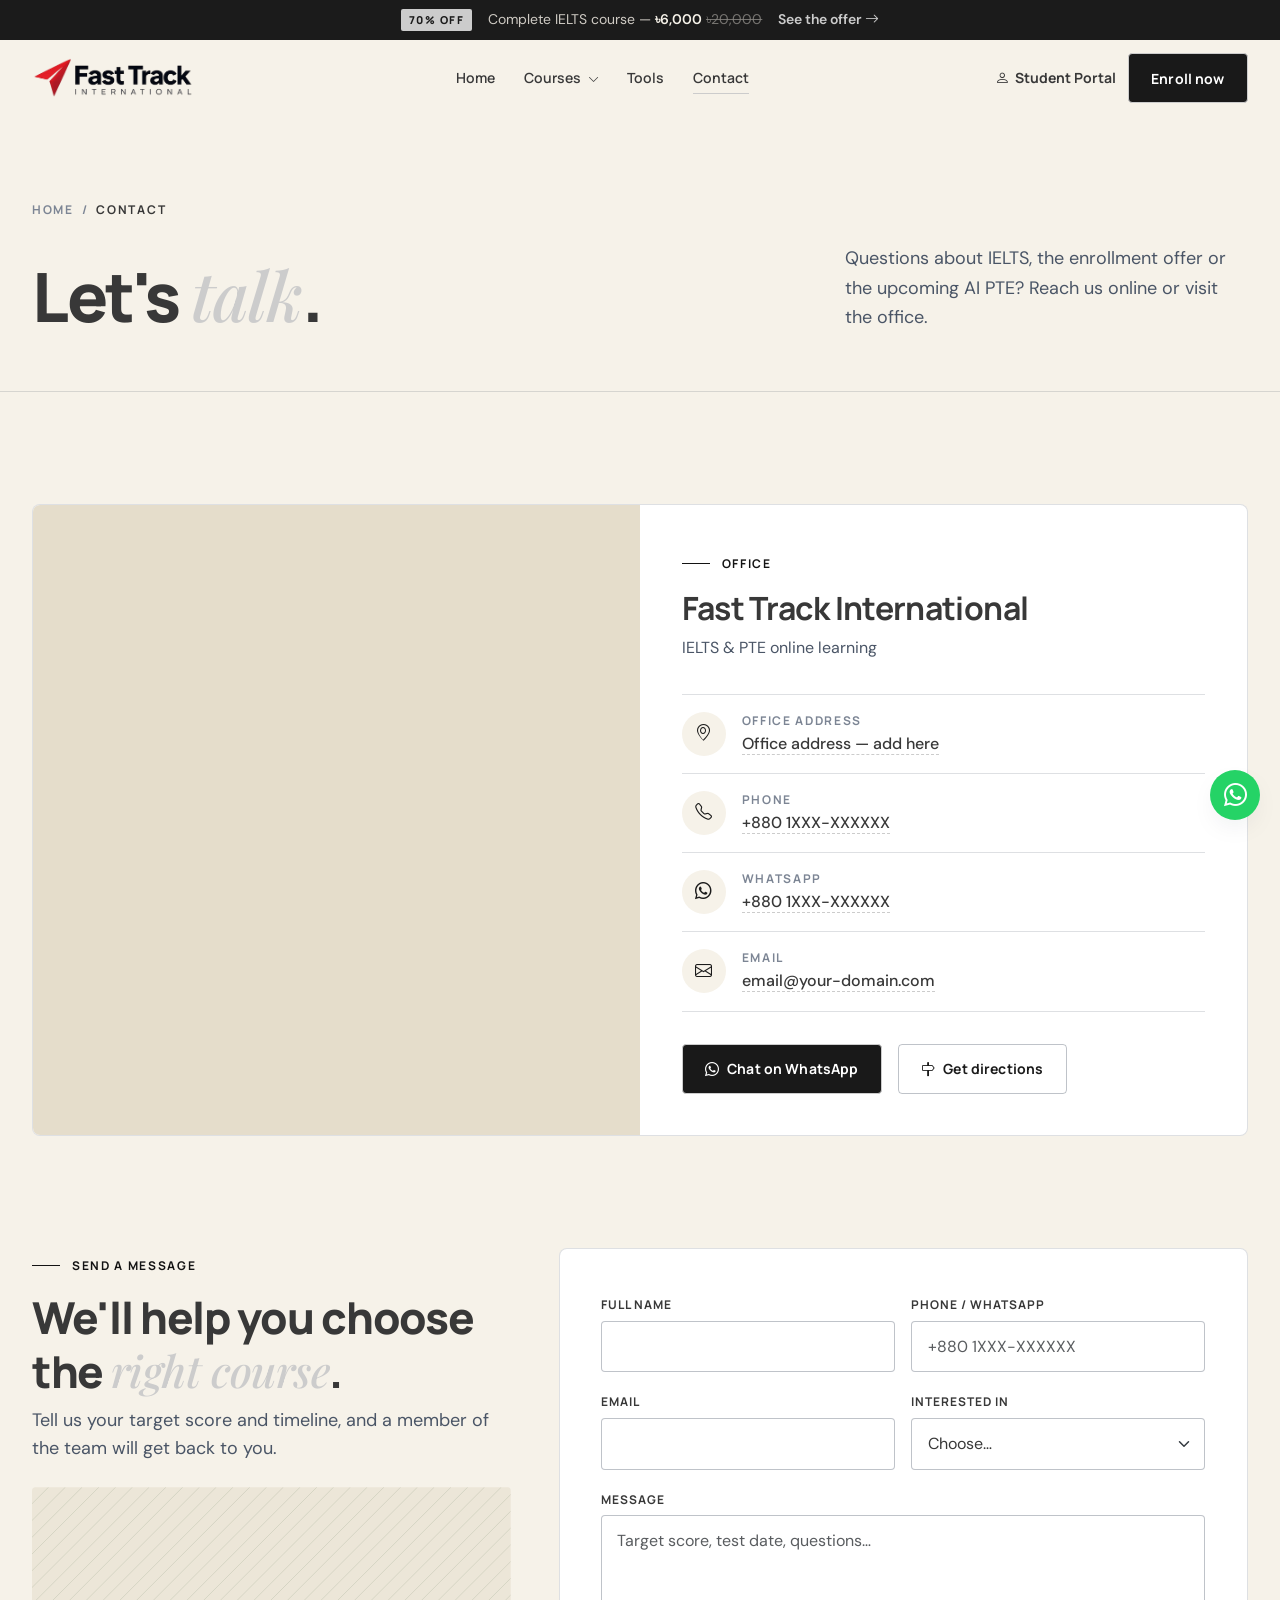
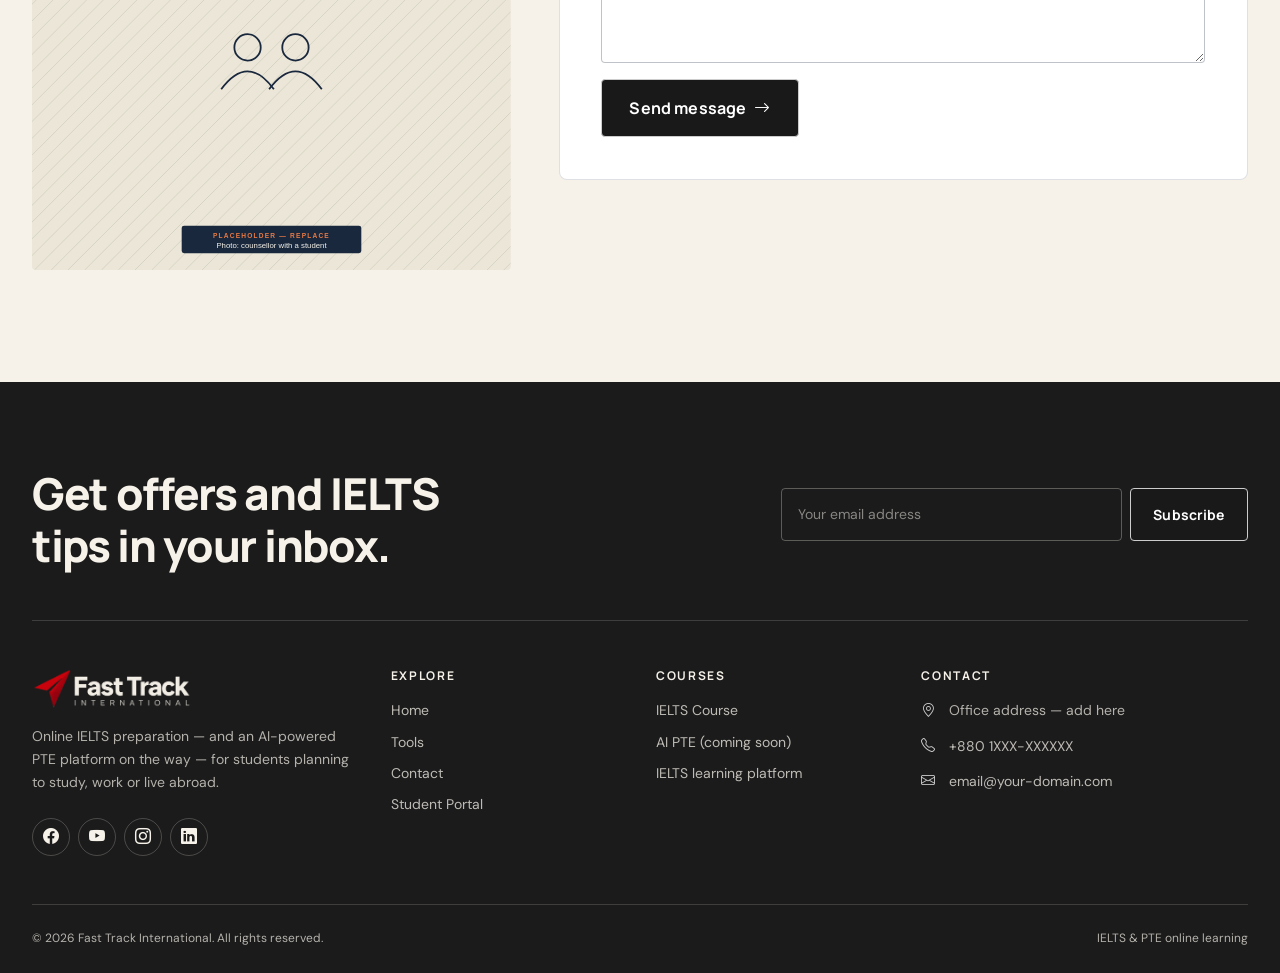
==== contact.html @ a0065bc6 "first commit" ====
<!DOCTYPE html>
<html lang="en" class="no-js">
<head>
  <meta charset="UTF-8">
  <meta name="viewport" content="width=device-width, initial-scale=1">
  <title>Contact · Fast Track International</title>
  <meta name="description" content="Contact Fast Track International — office, phone, WhatsApp, email and map.">
  <meta name="theme-color" content="#19283D">
  <meta property="og:type" content="website">
  <meta property="og:title" content="Contact · Fast Track International">
  <meta property="og:description" content="Contact Fast Track International — office, phone, WhatsApp, email and map.">
  <meta property="og:image" content="images/photos/destination-1600.jpg">
  <link rel="icon" type="image/png" href="images/favicon.png">
  <link rel="apple-touch-icon" href="images/apple-touch-icon.png">

  <!-- Fonts: Manrope (headings/nav) · DM Sans (body/UI) · Playfair Display (editorial accents) -->
  <link rel="preconnect" href="https://fonts.googleapis.com">
  <link rel="preconnect" href="https://fonts.gstatic.com" crossorigin>
  <link href="https://fonts.googleapis.com/css2?family=DM+Sans:opsz,wght@9..40,400;9..40,500;9..40,600;9..40,700&family=Manrope:wght@500;600;700;800&family=Playfair+Display:ital,wght@1,400;1,500;1,600&display=swap" rel="stylesheet">

  <link href="https://cdn.jsdelivr.net/npm/bootstrap@5.3.3/dist/css/bootstrap.min.css" rel="stylesheet">
  <link href="https://cdn.jsdelivr.net/npm/bootstrap-icons@1.11.3/font/bootstrap-icons.min.css" rel="stylesheet">
  <link href="css/style.css" rel="stylesheet">
</head>
<body data-page="contact">
  <a class="skip-link" href="#main">Skip to content</a>

  <!-- Announcement -->
  <div class="announce" role="region" aria-label="Enrollment offer">
    <div class="container">
      <span class="tag">70% OFF</span>
      <span>Complete IELTS course — <strong>৳6,000</strong> <del class="opacity-50">৳20,000</del></span>
      <a href="index.html#offer">See the offer <i class="bi bi-arrow-right" aria-hidden="true"></i></a>
    </div>
  </div>

  <!-- Navigation -->
  <header class="site-nav">
    <nav class="navbar navbar-expand-lg" aria-label="Main">
      <div class="container">
        <a class="navbar-brand brand" href="index.html" aria-label="Fast Track International — home">
          <img src="images/logo.png" alt="Fast Track International" width="162" height="40">
        </a>
        <button class="navbar-toggler" type="button" data-bs-toggle="collapse" data-bs-target="#siteMenu" aria-controls="siteMenu" aria-expanded="false" aria-label="Open menu">
          <span></span><span></span><span></span>
        </button>
        <div class="collapse navbar-collapse" id="siteMenu">
          <ul class="navbar-nav mx-auto">
            <li class="nav-item"><a class="nav-link" data-nav="home" href="index.html">Home</a></li>
            <li class="nav-item dropdown">
              <a class="nav-link dropdown-toggle" data-nav="courses" href="#" role="button" data-bs-toggle="dropdown" aria-expanded="false">Courses <i class="bi bi-chevron-down" aria-hidden="true"></i></a>
              <div class="dropdown-menu nav-dd">
                <a href="ielts.html" data-nav="ielts"><span class="dd-code dd-ielts">IELTS</span><span><strong>IELTS Course <span class="pill-tag orange">70% OFF</span></strong><small>All four skills, live classes, certificate</small></span></a>
                <a href="pte.html" data-nav="pte"><span class="dd-code dd-pte">PTE</span><span><strong>AI PTE <span class="pill-tag sage">SOON</span></strong><small>AI scoring, mock tests and analytics</small></span></a>
              </div>
            </li>
            <li class="nav-item"><a class="nav-link" data-nav="tools" href="tools.html">Tools</a></li>
            <li class="nav-item"><a class="nav-link" data-nav="contact" href="contact.html">Contact</a></li>
          </ul>
          <div class="nav-actions">
            <a class="nav-portal" data-nav="portal" href="portal.html"><i class="bi bi-person" aria-hidden="true"></i> Student Portal</a>
            <a class="btn btn-primary-ft" href="https://fasttrackielts.academy/">Enroll now</a>
          </div>
        </div>
      </div>
    </nav>
  </header>

  <main id="main">
  <section class="page-head">
    <div class="container">
      <nav class="crumbs" aria-label="Breadcrumb"><a href="index.html">Home</a><span aria-hidden="true">/</span><span aria-current="page">Contact</span></nav>
      <div class="page-head-grid">
        <h1 class="display reveal">Let's <span class="serif-orange">talk</span>.</h1>
        <div class="ph-aside reveal" data-delay="120"><p class="m-0">Questions about IELTS, the enrollment offer or the upcoming AI PTE? Reach us online or visit the office.</p></div>
      </div>
    </div>
  </section>

    <section class="section" aria-labelledby="office-title">
      <div class="container">
        <div class="contact-split reveal">
          <div class="map-box">
            <!-- TODO: set the exact office location. Google Maps → Share → Embed a map, then paste the src here. -->
            <iframe src="https://maps.google.com/maps?q=Dhaka%2C%20Bangladesh&amp;z=13&amp;output=embed" title="Map showing the Fast Track International office area" loading="lazy" referrerpolicy="no-referrer-when-downgrade" allowfullscreen></iframe>
          </div>
          <div class="contact-card">
            <p class="kicker"><span class="bar"></span>Office</p>
            <h2 id="office-title">Fast Track International</h2>
            <p class="m-0">IELTS &amp; PTE online learning</p>
            <!-- TODO: replace placeholder contact details (shown with a dashed underline) -->
            <ul class="c-list">
              <li><span class="ci"><i class="bi bi-geo-alt" aria-hidden="true"></i></span><div><small>Office address</small><strong class="placeholder-info">Office address — add here</strong></div></li>
              <li><span class="ci"><i class="bi bi-telephone" aria-hidden="true"></i></span><div><small>Phone</small><a class="placeholder-info" href="#contact-phone-todo">+880 1XXX-XXXXXX</a></div></li>
              <li><span class="ci"><i class="bi bi-whatsapp" aria-hidden="true"></i></span><div><small>WhatsApp</small><a class="placeholder-info" href="https://wa.me/">+880 1XXX-XXXXXX</a></div></li>
              <li><span class="ci"><i class="bi bi-envelope" aria-hidden="true"></i></span><div><small>Email</small><a class="placeholder-info" href="mailto:email@your-domain.com">email@your-domain.com</a></div></li>
            </ul>
            <div class="d-flex flex-wrap gap-3">
              <a href="https://wa.me/" class="btn btn-primary-ft"><i class="bi bi-whatsapp" aria-hidden="true"></i> Chat on WhatsApp</a>
              <a href="https://www.google.com/maps/search/?api=1&amp;query=Dhaka%2C%20Bangladesh" class="btn btn-line"><i class="bi bi-signpost" aria-hidden="true"></i> Get directions</a>
            </div>
          </div>
        </div>
      </div>
    </section>

    <section class="section pt-0" aria-labelledby="msg-title">
      <div class="container">
        <div class="row g-4 g-lg-5">
          <div class="col-lg-5 reveal">
            <p class="kicker"><span class="bar"></span>Send a message</p>
            <h2 id="msg-title" class="h-xl">We'll help you choose the <span class="serif-orange">right course</span>.</h2>
            <p class="lead-text">Tell us your target score and timeline, and a member of the team will get back to you.</p>
            <img class="reveal-img mt-4 d-none d-lg-block w-100" style="border-radius:var(--r-sm)" src="images/placeholders/counsellor.svg" alt="Placeholder: photo of a counsellor with a student" width="800" height="640" loading="lazy">
          </div>
          <div class="col-lg-7 reveal" data-delay="100">
            <form class="form-panel ft-form js-validate" data-success="Thank you — your message has been sent.">
              <div class="row g-3">
                <div class="col-md-6"><label class="form-label" for="cName">Full name</label><input id="cName" type="text" class="form-control" autocomplete="name" required><div class="invalid-feedback">Please enter your name.</div></div>
                <div class="col-md-6"><label class="form-label" for="cPhone">Phone / WhatsApp</label><input id="cPhone" type="tel" class="form-control" autocomplete="tel" placeholder="+880 1XXX-XXXXXX" required><div class="invalid-feedback">Enter a valid phone number.</div></div>
                <div class="col-md-6"><label class="form-label" for="cEmail">Email</label><input id="cEmail" type="email" class="form-control" autocomplete="email" required><div class="invalid-feedback">Enter a valid email address.</div></div>
                <div class="col-md-6"><label class="form-label" for="cCourse">Interested in</label><select id="cCourse" class="form-select" required><option value="">Choose…</option><option>IELTS course (70% off)</option><option>AI PTE (early access)</option><option>Not sure yet</option></select><div class="invalid-feedback">Please choose an option.</div></div>
                <div class="col-12"><label class="form-label" for="cMsg">Message</label><textarea id="cMsg" class="form-control" rows="5" placeholder="Target score, test date, questions…" required></textarea><div class="invalid-feedback">Please write a short message.</div></div>
                <div class="col-12 d-flex flex-wrap align-items-center gap-3"><button type="submit" class="btn btn-primary-ft btn-lg">Send message <i class="bi bi-arrow-right" aria-hidden="true"></i></button><p class="form-msg m-0" role="status"></p></div>
              </div>
            </form>
          </div>
        </div>
      </div>
    </section>
  </main>

  <!-- Footer -->
  <footer class="site-footer">
    <div class="container">
      <div class="footer-top">
        <h2>Get offers and IELTS tips in your inbox.</h2>
        <form class="js-validate" data-success="Subscribed — thank you.">
          <div class="f-sub">
            <label for="fSub" class="visually-hidden">Email address</label>
            <input id="fSub" type="email" placeholder="Your email address" autocomplete="email" required>
            <button type="submit" class="btn btn-primary-ft">Subscribe</button>
          </div>
          <p class="form-msg" role="status"></p>
        </form>
      </div>

      <div class="footer-cols">
        <div>
          <img src="images/logo-light.png" alt="Fast Track International" width="160" height="40" loading="lazy">
          <p>Online IELTS preparation — and an AI-powered PTE platform on the way — for students planning to study, work or live abroad.</p>
          <div class="socials">
            <!-- TODO: add real social profile URLs -->
            <a href="#" aria-label="Facebook"><i class="bi bi-facebook" aria-hidden="true"></i></a>
            <a href="#" aria-label="YouTube"><i class="bi bi-youtube" aria-hidden="true"></i></a>
            <a href="#" aria-label="Instagram"><i class="bi bi-instagram" aria-hidden="true"></i></a>
            <a href="#" aria-label="LinkedIn"><i class="bi bi-linkedin" aria-hidden="true"></i></a>
          </div>
        </div>
        <nav aria-label="Footer — explore">
          <h3>Explore</h3>
          <ul class="f-links">
            <li><a href="index.html">Home</a></li>
            <li><a href="tools.html">Tools</a></li>
            <li><a href="contact.html">Contact</a></li>
            <li><a href="portal.html">Student Portal</a></li>
          </ul>
        </nav>
        <nav aria-label="Footer — courses">
          <h3>Courses</h3>
          <ul class="f-links">
            <li><a href="ielts.html">IELTS Course</a></li>
            <li><a href="pte.html">AI PTE (coming soon)</a></li>
            <li><a href="https://fasttrackielts.academy/">IELTS learning platform</a></li>
          </ul>
        </nav>
        <div>
          <h3>Contact</h3>
          <!-- TODO: replace placeholder contact details -->
          <ul class="f-contact">
            <li><i class="bi bi-geo-alt" aria-hidden="true"></i><span>Office address — add here</span></li>
            <li><i class="bi bi-telephone" aria-hidden="true"></i><a href="#contact-phone-todo">+880 1XXX-XXXXXX</a></li>
            <li><i class="bi bi-envelope" aria-hidden="true"></i><a href="mailto:email@your-domain.com">email@your-domain.com</a></li>
          </ul>
        </div>
      </div>

      <div class="footer-bottom">
        <span>&copy; <span class="js-year">2026</span> Fast Track International. All rights reserved.</span>
        <span>IELTS &amp; PTE online learning</span>
      </div>
    </div>
  </footer>

  <!-- WhatsApp — TODO: put your number in the link, e.g. https://wa.me/8801XXXXXXXXX -->
  <a href="https://wa.me/" class="wa-float" aria-label="Chat with us on WhatsApp">
    <i class="bi bi-whatsapp" aria-hidden="true"></i><span class="wa-tip">Chat with us</span>
  </a>
  <button type="button" id="toTop" class="to-top" aria-label="Back to top"><i class="bi bi-arrow-up" aria-hidden="true"></i></button>

  <script src="https://cdn.jsdelivr.net/npm/jquery@3.7.1/dist/jquery.min.js"></script>
  <script src="https://cdn.jsdelivr.net/npm/bootstrap@5.3.3/dist/js/bootstrap.bundle.min.js"></script>
  <script src="js/main.js"></script>
</body>
</html>
---- css/style.css ----
/* =====================================================================
   Fast Track International — Visual identity v3 (editorial)
   Warm Ivory · Deep Navy · Terracotta · Soft Sage · White
   Type: Manrope (headings/nav) · DM Sans (body/UI) · Playfair Display (editorial accents)
   ===================================================================== */

/* ---------------------------------------------------------------------
   1. Tokens
   --------------------------------------------------------------------- */
:root {
  /* Colour */
  --ivory: #f6f2e9;
  --ivory-2: #efe9dc;
  --ivory-3: #e5ddcb;
  --navy: #1b1b1b;
  --navy-2: #22344e;
  --navy-3: #2e4363;
  --orange: #ccc;
  --orange-d: #131313;
  --orange-l: #fbe3d5;
  --sage: #a8b39a;
  --sage-d: #6f7a63;
  --sage-l: #e4e7dc;
  --white: #ffffff;
  --ink: #383838;
  --text: #4a5566;
  --muted: #7c8594;
  --rule: rgba(25, 40, 61, 0.14);
  --rule-strong: rgba(25, 40, 61, 0.28);
  --rule-light: rgba(246, 242, 233, 0.16);

  /* Type families */
  --f-head: "Manrope", system-ui, -apple-system, "Segoe UI", sans-serif;
  --f-body: "DM Sans", system-ui, -apple-system, "Segoe UI", sans-serif;
  --f-serif: "Playfair Display", Georgia, "Times New Roman", serif;

  /* Type scale (fluid, ~1.25 ratio) */
  --fs-12: 0.75rem;
  --fs-14: 0.875rem;
  --fs-16: 1rem;
  --fs-18: 1.125rem;
  --fs-20: clamp(1.1rem, 1.05rem + 0.25vw, 1.25rem);
  --fs-24: clamp(1.3rem, 1.15rem + 0.6vw, 1.5rem);
  --fs-32: clamp(1.6rem, 1.3rem + 1.2vw, 2rem);
  --fs-44: clamp(2rem, 1.4rem + 2.4vw, 2.75rem);
  --fs-64: clamp(2.6rem, 1.6rem + 4vw, 4.25rem);
  --fs-96: clamp(3.6rem, 2rem + 7vw, 7rem);
  --lh-tight: 1.08;
  --lh-head: 1.18;
  --lh-body: 1.65;
  --track-caps: 0.14em;

  /* Spacing (8pt) */
  --s-1: 0.25rem;
  --s-2: 0.5rem;
  --s-3: 0.75rem;
  --s-4: 1rem;
  --s-5: 1.5rem;
  --s-6: 2rem;
  --s-7: 3rem;
  --s-8: 4rem;
  --s-9: 6rem;
  --section: clamp(4.5rem, 3rem + 5vw, 8.5rem);
  --nav-h: 76px;
  --container: 1240px;

  /* Shape — restrained */
  --r-xs: 2px;
  --r-sm: 4px;
  --r-md: 8px;
  --r-pill: 999px;

  /* Elevation — soft, warm */
  --sh-1: 0 1px 2px rgba(25, 40, 61, 0.06);
  --sh-2: 0 10px 30px -12px rgba(25, 40, 61, 0.18);
  --sh-3: 0 30px 60px -24px rgba(25, 40, 61, 0.28);

  /* Motion */
  --ease: cubic-bezier(0.2, 0.7, 0.2, 1);
  --t-1: 0.18s;
  --t-2: 0.35s;
  --t-3: 0.7s;
}

/* ---------------------------------------------------------------------
   2. Base
   --------------------------------------------------------------------- */
*,
*::before,
*::after {
  box-sizing: border-box;
}
html {
  scroll-padding-top: calc(var(--nav-h) + 12px);
  -webkit-text-size-adjust: 100%;
}
body {
  margin: 0;
  font-family: var(--f-body);
  font-size: var(--fs-16);
  line-height: var(--lh-body);
  color: var(--text);
  background: var(--ivory);
  overflow-x: clip;
  -webkit-font-smoothing: antialiased;
  text-rendering: optimizeLegibility;
}
.container {
  max-width: var(--container);
}
h1,
h2,
h3,
h4,
h5,
h6 {
  font-family: var(--f-head);
  color: var(--ink);
  font-weight: 700;
  line-height: var(--lh-head);
  letter-spacing: -0.02em;
  margin-top: 0;
}
p {
  margin-top: 0;
}
a {
  color: var(--navy);
  text-underline-offset: 3px;
  transition: color var(--t-1);
}
a:hover {
  color: var(--orange-d);
}
img,
svg {
  max-width: 100%;
  height: auto;
  display: block;
}
::selection {
  background: var(--orange);
  color: var(--white);
}
:focus-visible {
  outline: 2px solid var(--orange);
  outline-offset: 3px;
}

.serif {
  font-family: var(--f-serif);
  font-style: italic;
  font-weight: 500;
  letter-spacing: -0.01em;
}
.serif-orange {
  font-family: var(--f-serif);
  font-style: italic;
  font-weight: 500;
  color: var(--orange);
  letter-spacing: -0.01em;
}
.text-orange {
  color: var(--orange) !important;
}
.text-sage {
  color: var(--sage-d) !important;
}
.bg-ivory-2 {
  background: var(--ivory-2);
}
.bg-white {
  background: var(--white) !important;
}
.bg-navy {
  background: var(--navy);
  color: rgba(246, 242, 233, 0.78);
}
.bg-navy h1,
.bg-navy h2,
.bg-navy h3,
.bg-navy h4 {
  color: var(--ivory);
}

.skip-link {
  position: absolute;
  left: var(--s-4);
  top: -60px;
  z-index: 2000;
  padding: var(--s-2) var(--s-4);
  background: var(--navy);
  color: var(--ivory);
  border-radius: var(--r-sm);
}
.skip-link:focus {
  top: var(--s-3);
  color: var(--ivory);
}

/* ---------------------------------------------------------------------
   3. Shared typographic pieces
   --------------------------------------------------------------------- */
.kicker {
  display: inline-flex;
  align-items: center;
  gap: var(--s-3);
  margin-bottom: var(--s-4);
  font-family: var(--f-head);
  font-size: var(--fs-12);
  font-weight: 700;
  letter-spacing: var(--track-caps);
  text-transform: uppercase;
  color: var(--orange-d);
}
.kicker .num {
  color: var(--ink);
  font-variant-numeric: tabular-nums;
}
.kicker .bar {
  width: 28px;
  height: 1px;
  background: currentColor;
}
.bg-navy .kicker,
.kicker.on-dark {
  color: var(--orange);
}
.bg-navy .kicker .num,
.kicker.on-dark .num {
  color: var(--ivory);
}

.display {
  font-size: var(--fs-64);
  line-height: var(--lh-tight);
  letter-spacing: -0.035em;
  font-weight: 800;
}
.h-xl {
  font-size: var(--fs-44);
  line-height: var(--lh-head);
  letter-spacing: -0.03em;
  font-weight: 800;
}
.h-lg {
  font-size: var(--fs-32);
  font-weight: 800;
  letter-spacing: -0.025em;
}
.lead-text {
  font-size: var(--fs-18);
  line-height: 1.6;
  color: var(--text);
}
.small-caps {
  font-family: var(--f-head);
  font-size: var(--fs-12);
  font-weight: 700;
  letter-spacing: var(--track-caps);
  text-transform: uppercase;
}

.section {
  padding: var(--section) 0;
  position: relative;
}
.section-tight {
  padding: calc(var(--section) * 0.6) 0;
}
.section-head {
  display: grid;
  gap: var(--s-5);
  margin-bottom: var(--s-8);
}
@media (min-width: 992px) {
  .section-head.split {
    grid-template-columns: 1.1fr 0.9fr;
    align-items: end;
    gap: var(--s-8);
  }
  .section-head.split p {
    margin: 0;
  }
}
.rule-top {
  border-top: 1px solid var(--rule);
}

.t-shape {
  top: 0;
  left: 0;
  right: 0;
  z-index: 999;
  position: absolute;
}

/* ---------------------------------------------------------------------
   4. Buttons & links
   --------------------------------------------------------------------- */
.btn {
  --bs-btn-font-family: var(--f-head);
  display: inline-flex;
  align-items: center;
  justify-content: center;
  gap: var(--s-2);
  padding: 0.85rem 1.4rem;
  border-radius: var(--r-sm);
  font-family: var(--f-head);
  font-size: var(--fs-14);
  font-weight: 700;
  letter-spacing: 0.01em;
  white-space: nowrap;
  border: 1px solid transparent;
  transition:
    background-color var(--t-2) var(--ease),
    color var(--t-2) var(--ease),
    border-color var(--t-2) var(--ease),
    transform var(--t-2) var(--ease);
}
.btn i {
  transition: transform var(--t-2) var(--ease);
}
.btn:hover i.bi-arrow-right,
.btn:hover i.bi-arrow-up-right {
  transform: translateX(3px);
}
.btn:active {
  transform: translateY(1px);
}
.btn-lg {
  padding: 1rem 1.7rem;
  font-size: var(--fs-16);
}
.btn-primary-ft {
  background: #191919;
  color: var(--white);
  border-color: var(--orange);
}
.btn-primary-ft:hover,
.btn-primary-ft:focus-visible {
  background: var(--orange-d);
  border-color: var(--orange-d);
  color: var(--white);
}
.btn-navy {
  background: var(--navy);
  color: var(--ivory);
  border-color: var(--navy);
}
.btn-navy:hover {
  background: var(--navy-3);
  border-color: var(--navy-3);
  color: var(--ivory);
}
.btn-line {
  background: transparent;
  color: var(--navy);
  border-color: var(--rule-strong);
}
.btn-line:hover {
  border-color: var(--navy);
  color: var(--navy);
  background: var(--white);
}
.btn-line-light {
  background: transparent;
  color: var(--ivory);
  border-color: rgba(246, 242, 233, 0.4);
}
.btn-line-light:hover {
  background: var(--ivory);
  color: var(--navy);
  border-color: var(--ivory);
}
.btn[disabled] {
  opacity: 0.6;
  pointer-events: none;
}

.link-arrow {
  display: inline-flex;
  align-items: center;
  gap: var(--s-2);
  font-family: var(--f-head);
  font-size: var(--fs-14);
  font-weight: 700;
  color: var(--navy);
  text-decoration: none;
}
.link-arrow i {
  transition: transform var(--t-2) var(--ease);
}
.link-arrow:hover {
  color: var(--orange-d);
}
.link-arrow:hover i {
  transform: translateX(4px);
}

/* Read more — line grows to fill the row */
.read-more {
  display: flex;
  align-items: center;
  gap: var(--s-3);
  width: 100%;
  font-family: var(--f-head);
  font-size: var(--fs-14);
  font-weight: 700;
  color: var(--navy);
  text-decoration: none;
}
.read-more .rm-text {
  flex-shrink: 0;
  border-bottom: 1px solid currentColor;
  padding-bottom: 1px;
}
.read-more .rm-line {
  position: relative;
  flex: 0 1 24px;
  height: 1px;
  background: currentColor;
  transition: flex-basis 0.6s var(--ease);
}
.read-more .rm-line::after {
  content: "";
  position: absolute;
  right: 0;
  top: 50%;
  width: 8px;
  height: 8px;
  border-top: 1px solid currentColor;
  border-right: 1px solid currentColor;
  transform: translateY(-50%) rotate(45deg);
}
.read-more:hover,
.read-more:focus-visible,
.read-more.is-open,
.news-item:hover .read-more {
  color: var(--orange-d);
}
.read-more:hover .rm-line,
.read-more:focus-visible .rm-line,
.read-more.is-open .rm-line,
.news-item:hover .rm-line {
  flex-basis: 10%;
}

/* ---------------------------------------------------------------------
   5. Announcement + navigation
   --------------------------------------------------------------------- */
.announce {
  background: var(--navy);
  color: rgba(246, 242, 233, 0.82);
  font-size: var(--fs-14);
}
.announce .container {
  display: flex;
  align-items: center;
  justify-content: center;
  gap: var(--s-4);
  min-height: 40px;
  padding-block: var(--s-2);
  text-align: center;
  flex-wrap: wrap;
}
.announce strong {
  color: var(--ivory);
  font-weight: 600;
}
.announce a {
  color: var(--orange);
  font-weight: 600;
  text-decoration: none;
}
.announce a:hover {
  color: var(--ivory);
}
.announce .tag {
  font-family: var(--f-head);
  font-size: 0.68rem;
  font-weight: 800;
  letter-spacing: var(--track-caps);
  color: var(--navy);
  background: var(--orange);
  padding: 2px 8px;
  border-radius: var(--r-xs);
}

.site-nav {
  position: sticky;
  top: 0;
  z-index: 1030;
  background: rgba(246, 242, 233, 0.94);
  backdrop-filter: blur(8px);
  -webkit-backdrop-filter: blur(8px);
  border-bottom: 1px solid transparent;
  transition:
    border-color var(--t-2),
    background-color var(--t-2);
}
.site-nav.scrolled {
  border-color: var(--rule);
  background: rgba(246, 242, 233, 0.98);
}
.site-nav .navbar {
  min-height: var(--nav-h);
  padding: 0;
}
.brand img {
  width: 162px;
  height: auto;
}
@media (max-width: 575.98px) {
  .brand img {
    width: 140px;
  }
}
.site-nav .nav-link {
  position: relative;
  font-family: var(--f-head);
  font-size: var(--fs-14);
  font-weight: 600;
  color: var(--ink);
  padding: 0.5rem 0.9rem !important;
}
.site-nav .nav-link::after {
  content: "";
  position: absolute;
  left: 0.9rem;
  right: 0.9rem;
  bottom: 0.2rem;
  height: 1px;
  background: var(--orange);
  transform: scaleX(0);
  transform-origin: left;
  transition: transform var(--t-2) var(--ease);
}
.site-nav .nav-link:hover::after,
.site-nav .nav-link.active::after {
  transform: scaleX(1);
}
.site-nav .nav-link:hover,
.site-nav .nav-link.active,
.site-nav .nav-link.show {
  color: var(--ink);
}
.site-nav .dropdown-toggle::after {
  display: none;
}
.site-nav .dropdown-toggle .bi {
  font-size: 0.7rem;
  margin-left: 4px;
  display: inline-block;
  transition: transform var(--t-2) var(--ease);
}
.site-nav .dropdown-toggle.show .bi {
  transform: rotate(180deg);
}
.nav-dd {
  min-width: 340px;
  padding: var(--s-2);
  border: 1px solid var(--rule);
  border-radius: var(--r-md);
  background: var(--white);
  box-shadow: var(--sh-2);
  margin-top: var(--s-2) !important;
}
.nav-dd a {
  display: grid;
  grid-template-columns: 44px 1fr;
  gap: var(--s-3);
  align-items: start;
  padding: var(--s-3);
  border-radius: var(--r-sm);
  text-decoration: none;
  color: var(--ink);
  transition: background var(--t-1);
}
.nav-dd a:hover,
.nav-dd a:focus-visible {
  background: var(--ivory);
}
.nav-dd .dd-code {
  display: grid;
  place-items: center;
  height: 44px;
  border-radius: var(--r-sm);
  font-family: var(--f-head);
  font-weight: 800;
  font-size: 0.72rem;
  letter-spacing: 0.06em;
}
.dd-ielts {
  background: var(--navy);
  color: var(--ivory);
}
.dd-pte {
  background: var(--sage-l);
  color: var(--navy);
}
.nav-dd strong {
  display: block;
  font-family: var(--f-head);
  font-size: var(--fs-14);
}
.nav-dd small {
  display: block;
  color: var(--muted);
  font-size: var(--fs-12);
  line-height: 1.45;
}
.pill-tag {
  display: inline-block;
  margin-left: 6px;
  padding: 1px 6px;
  border-radius: var(--r-xs);
  font-family: var(--f-head);
  font-size: 0.62rem;
  font-weight: 800;
  letter-spacing: 0.08em;
  vertical-align: 1px;
}
.pill-tag.orange {
  background: var(--orange-l);
  color: var(--orange-d);
}
.pill-tag.sage {
  background: var(--sage-l);
  color: var(--sage-d);
}

.nav-actions {
  display: flex;
  align-items: center;
  gap: var(--s-3);
}
.nav-portal {
  font-family: var(--f-head);
  font-weight: 700;
  font-size: var(--fs-14);
  color: var(--ink);
  text-decoration: none;
  display: inline-flex;
  align-items: center;
  gap: 6px;
}
.nav-portal.active {
  color: var(--orange-d);
}

.navbar-toggler {
  border: 0;
  padding: var(--s-2);
  box-shadow: none !important;
  display: grid;
  gap: 5px;
}
.navbar-toggler span {
  display: block;
  width: 24px;
  height: 1.5px;
  background: var(--navy);
  transition:
    transform var(--t-2) var(--ease),
    opacity var(--t-1);
}
.navbar-toggler[aria-expanded="true"] span:nth-child(1) {
  transform: translateY(6.5px) rotate(45deg);
}
.navbar-toggler[aria-expanded="true"] span:nth-child(2) {
  opacity: 0;
}
.navbar-toggler[aria-expanded="true"] span:nth-child(3) {
  transform: translateY(-6.5px) rotate(-45deg);
}
@media (max-width: 991.98px) {
  .site-nav .navbar-collapse {
    border-top: 1px solid var(--rule);
    margin-top: var(--s-2);
    padding: var(--s-4) 0 var(--s-5);
  }
  .site-nav .nav-link {
    padding: 0.7rem 0 !important;
    font-size: var(--fs-16);
  }
  .site-nav .nav-link::after {
    left: 0;
    right: auto;
    width: 24px;
  }
  .nav-dd {
    box-shadow: none;
    border: 0;
    padding: 0 0 var(--s-2);
    min-width: 0;
    background: transparent;
  }
  .nav-actions {
    margin-top: var(--s-4);
    justify-content: space-between;
  }
}

/* ---------------------------------------------------------------------
   6. Home — hero (editorial, asymmetric)
   --------------------------------------------------------------------- */
.hero {
  position: relative;
  padding: clamp(2.5rem, 1.5rem + 4vw, 5.5rem) 0 0;
  overflow: hidden;
}
.hero-grid {
  display: grid;
  gap: var(--s-7);
  align-items: center;
}
@media (min-width: 992px) {
  .hero-grid {
    grid-template-columns: 1.08fr 0.92fr;
    gap: var(--s-8);
  }
}
.hero .display {
  margin-bottom: var(--s-5);
}
.hero .display .serif-orange {
  font-weight: 500;
  letter-spacing: -0.02em;
}
.hero-copy .lead-text {
  max-width: 33rem;
  margin-bottom: var(--s-6);
}
.hero-actions {
  display: flex;
  flex-wrap: wrap;
  align-items: center;
  gap: var(--s-4);
}
.play-link {
  display: inline-flex;
  align-items: center;
  gap: var(--s-3);
  background: none;
  border: 0;
  padding: 0;
  font-family: var(--f-head);
  font-weight: 700;
  font-size: var(--fs-14);
  color: var(--ink);
  cursor: pointer;
}
.play-link .pl-circle {
  width: 52px;
  height: 52px;
  border-radius: 50%;
  display: grid;
  place-items: center;
  border: 1px solid var(--rule-strong);
  color: var(--orange);
  font-size: 1.35rem;
  transition:
    background var(--t-2) var(--ease),
    color var(--t-2) var(--ease),
    border-color var(--t-2);
}
.play-link .pl-circle i {
  margin-left: 3px;
}
.play-link small {
  display: block;
  font-family: var(--f-body);
  font-weight: 400;
  color: var(--muted);
  font-size: var(--fs-12);
}
.play-link:hover .pl-circle,
.play-link:focus-visible .pl-circle {
  background: var(--orange);
  color: var(--white);
  border-color: var(--orange);
}

.hero-figure {
  position: relative;
  margin: 0;
  padding: 0 0 var(--s-6) var(--s-6);
}
.hero-figure::before {
  content: "";
  position: absolute;
  left: 0;
  bottom: 0;
  width: 62%;
  height: 72%;
  background: var(--sage);
  border-radius: var(--r-sm);
}
.hero-figure .hf-img {
  position: relative;
  overflow: hidden;
  border-radius: var(--r-sm);
  aspect-ratio: 4 / 4.3;
  background: var(--ivory-3);
}
.hero-figure img {
  width: 100%;
  height: 100%;
  object-fit: cover;
  object-position: 70% 50%;
}
.hero-figure figcaption {
  position: absolute;
  left: 0;
  bottom: -2px;
  transform: translateY(100%);
  padding-top: var(--s-3);
  font-size: var(--fs-12);
  color: var(--muted);
}
.hero-figure .shape-line {
  position: absolute;
  top: 0;
  right: 0;
  outline: 8px solid var(--ivory);
}
.hero-video {
  position: absolute;
  right: clamp(-12px, -1vw, 0px);
  bottom: calc(var(--s-6) + 28px);
  display: flex;
  align-items: center;
  gap: var(--s-3);
  padding: var(--s-3) var(--s-4) var(--s-3) var(--s-3);
  background: var(--navy);
  color: var(--ivory);
  border: 0;
  border-radius: var(--r-sm);
  font-family: var(--f-head);
  font-weight: 700;
  font-size: var(--fs-14);
  text-align: left;
  box-shadow: var(--sh-3);
  cursor: pointer;
  transition:
    background var(--t-2) var(--ease),
    transform var(--t-2) var(--ease);
}
.hero-video .hv-play {
  width: 46px;
  height: 46px;
  border-radius: 50%;
  display: grid;
  place-items: center;
  background: var(--orange);
  color: var(--white);
  font-size: 1.3rem;
}
.hero-video .hv-play i {
  margin-left: 3px;
}
.hero-video small {
  display: block;
  font-family: var(--f-body);
  font-weight: 400;
  color: rgba(246, 242, 233, 0.65);
  font-size: var(--fs-12);
}
.hero-video:hover,
.hero-video:focus-visible {
  background: var(--navy-3);
  transform: translateY(-2px);
}

/* Program strip (below hero) */
.programs {
  margin-top: clamp(3rem, 2rem + 4vw, 5.5rem);
  border-top: 1px solid var(--rule);
  background: var(--white);
}
.programs .container {
  display: grid;
  grid-template-columns: 1fr;
}
@media (min-width: 768px) {
  .programs .container {
    grid-template-columns: repeat(3, 1fr);
  }
}
.program {
  position: relative;
  display: grid;
  grid-template-columns: auto 1fr auto;
  gap: var(--s-4);
  align-items: start;
  padding: var(--s-6) var(--s-5);
  text-decoration: none;
  color: var(--ink);
  border-bottom: 1px solid var(--rule);
  transition: background var(--t-2) var(--ease);
}
@media (min-width: 768px) {
  .program {
    border-bottom: 0;
    border-left: 1px solid var(--rule);
  }
  .program:first-child {
    border-left: 0;
    padding-left: 0;
  }
}
.program .p-num {
  font-family: var(--f-serif);
  font-style: italic;
  font-size: var(--fs-24);
  color: var(--orange);
  line-height: 1;
}
.program h2 {
  font-size: var(--fs-18);
  margin-bottom: var(--s-1);
}
.program p {
  font-size: var(--fs-14);
  color: var(--muted);
  margin: 0;
}
.program .p-go {
  width: 34px;
  height: 34px;
  border-radius: 50%;
  border: 1px solid var(--rule-strong);
  display: grid;
  place-items: center;
  color: var(--navy);
  transition: all var(--t-2) var(--ease);
}
.program:hover {
  color: var(--ink);
}
.program:hover .p-go {
  background: var(--orange);
  border-color: var(--orange);
  color: var(--white);
  transform: rotate(-45deg);
}

/* Video modal */
.video-modal .modal-dialog {
  max-width: min(980px, 94vw);
}
.video-modal .modal-content {
  background: transparent;
  border: 0;
}
.video-modal .vm-frame {
  position: relative;
  background: #000;
  border-radius: var(--r-sm);
  overflow: hidden;
  box-shadow: 0 40px 80px rgba(0, 0, 0, 0.45);
}
.video-modal .vm-bar {
  display: flex;
  justify-content: space-between;
  align-items: center;
  gap: var(--s-4);
  padding-bottom: var(--s-3);
  color: var(--ivory);
}
.video-modal .vm-bar p {
  margin: 0;
  font-family: var(--f-head);
  font-weight: 700;
  font-size: var(--fs-14);
}
.video-modal .vm-bar p span {
  color: var(--orange);
}
.video-modal .vm-close {
  display: inline-flex;
  align-items: center;
  gap: var(--s-2);
  background: none;
  border: 1px solid rgba(246, 242, 233, 0.35);
  color: var(--ivory);
  border-radius: var(--r-sm);
  padding: 0.4rem 0.8rem;
  font-family: var(--f-head);
  font-weight: 700;
  font-size: var(--fs-12);
  letter-spacing: 0.08em;
  text-transform: uppercase;
  transition: all var(--t-2) var(--ease);
}
.video-modal .vm-close:hover {
  background: var(--ivory);
  color: var(--navy);
}
.video-modal.fade .modal-dialog {
  transform: translateY(24px);
  opacity: 0;
  transition:
    transform 0.45s var(--ease),
    opacity 0.45s var(--ease);
}
.video-modal.show .modal-dialog {
  transform: none;
  opacity: 1;
}
.modal-backdrop.show {
  background: var(--navy);
  opacity: 0.92;
}

/* ---------------------------------------------------------------------
   7. Facts row (trust indicators — factual only)
   --------------------------------------------------------------------- */
.facts {
  display: grid;
  grid-template-columns: repeat(2, 1fr);
  border-top: 1px solid var(--rule);
  border-bottom: 1px solid var(--rule);
}
@media (min-width: 992px) {
  .facts {
    grid-template-columns: repeat(4, 1fr);
  }
}
.fact {
  padding: var(--s-6) var(--s-5) var(--s-6) 0;
  border-right: 1px solid var(--rule);
}
.fact:nth-child(2n) {
  border-right: 0;
  padding-left: var(--s-5);
}
@media (max-width: 991.98px) {
  .fact:nth-child(-n + 2) {
    border-bottom: 1px solid var(--rule);
  }
}
@media (min-width: 992px) {
  .fact,
  .fact:nth-child(2n) {
    border-right: 1px solid var(--rule);
    padding-left: var(--s-5);
  }
  .fact:first-child {
    padding-left: 0;
  }
  .fact:last-child {
    border-right: 0;
  }
}
.fact .f-big {
  display: block;
  font-family: var(--f-head);
  font-weight: 800;
  font-size: var(--fs-44);
  line-height: 1;
  letter-spacing: -0.04em;
  color: var(--ink);
  margin-bottom: var(--s-3);
}
.fact .f-big .serif {
  font-weight: 500;
  letter-spacing: -0.02em;
}
.fact p {
  margin: 0;
  font-size: var(--fs-14);
}

/* ---------------------------------------------------------------------
   8. Enrollment offer — boarding-pass ticket
   --------------------------------------------------------------------- */
.offer {
  background: var(--navy);
  color: rgba(246, 242, 233, 0.78);
  overflow: hidden;
}
.offer-grid {
  display: grid;
  gap: var(--s-7);
  align-items: center;
}
@media (min-width: 992px) {
  .offer-grid {
    grid-template-columns: 0.9fr 1.1fr;
    gap: var(--s-8);
  }
}
.offer h2 {
  color: var(--ivory);
}
.offer-big {
  font-family: var(--f-serif);
  font-style: italic;
  font-weight: 500;
  font-size: var(--fs-96);
  line-height: 0.9;
  color: var(--orange);
  letter-spacing: -0.04em;
  margin: 0 0 var(--s-3);
}
.offer-big small {
  font-family: var(--f-head);
  font-style: normal;
  font-weight: 800;
  font-size: 0.32em;
  letter-spacing: 0.06em;
  color: var(--ivory);
  vertical-align: 0.9em;
  margin-left: 0.15em;
}

.ticket {
  position: relative;
  display: grid;
  grid-template-columns: 1fr;
  background: var(--ivory);
  color: var(--text);
  border-radius: var(--r-md);
  box-shadow: 0 40px 80px -30px rgba(0, 0, 0, 0.55);
}
@media (min-width: 640px) {
  .ticket {
    grid-template-columns: 1fr 210px;
  }
}
.ticket-main {
  padding: var(--s-6);
}
.ticket-stub {
  position: relative;
  padding: var(--s-6);
  background: var(--ivory-2);
  border-top: 2px dashed var(--ivory-3);
  border-radius: 0 0 var(--r-md) var(--r-md);
  display: flex;
  flex-direction: column;
  justify-content: space-between;
  gap: var(--s-5);
}
@media (min-width: 640px) {
  .ticket-stub {
    border-top: 0;
    border-left: 2px dashed var(--ivory-3);
    border-radius: 0 var(--r-md) var(--r-md) 0;
  }
  .ticket-stub::before,
  .ticket-stub::after {
    content: "";
    position: absolute;
    left: -13px;
    width: 24px;
    height: 24px;
    border-radius: 50%;
    background: var(--navy);
  }
  .ticket-stub::before {
    top: -12px;
  }
  .ticket-stub::after {
    bottom: -12px;
  }
}
.ticket-top {
  display: flex;
  justify-content: space-between;
  align-items: center;
  gap: var(--s-4);
  padding-bottom: var(--s-4);
  margin-bottom: var(--s-5);
  border-bottom: 1px solid var(--rule);
}
.ticket-top img {
  width: 120px;
}
.ticket-top .small-caps {
  color: var(--orange-d);
}
.route {
  display: grid;
  grid-template-columns: 1fr auto 1fr;
  align-items: center;
  gap: var(--s-4);
  margin-bottom: var(--s-5);
}
.route .r-label {
  display: block;
  font-family: var(--f-head);
  font-size: var(--fs-12);
  font-weight: 700;
  letter-spacing: var(--track-caps);
  text-transform: uppercase;
  color: var(--muted);
}
.route .r-val {
  font-family: var(--f-head);
  font-weight: 800;
  font-size: var(--fs-32);
  color: var(--ink);
  letter-spacing: -0.03em;
  line-height: 1.1;
}
.route del.r-val {
  color: var(--muted);
  font-weight: 600;
  text-decoration-color: var(--orange);
  text-decoration-thickness: 2px;
  font-size: var(--fs-24);
}
.route .r-to {
  text-align: right;
}
.route .r-to .r-val {
  color: var(--orange-d);
}
.route .r-path {
  position: relative;
  width: clamp(60px, 10vw, 120px);
  height: 1px;
  border-top: 1px dashed var(--rule-strong);
}
.route .r-path i {
  position: absolute;
  left: 50%;
  top: 50%;
  transform: translate(-50%, -55%) rotate(45deg);
  color: var(--orange);
  background: var(--ivory);
  padding: 0 6px;
  font-size: 1rem;
}
.ticket-meta {
  display: grid;
  grid-template-columns: repeat(3, 1fr);
  gap: var(--s-4);
  padding-top: var(--s-4);
  border-top: 1px solid var(--rule);
}
.ticket-meta span {
  display: block;
  font-family: var(--f-head);
  font-size: 0.68rem;
  font-weight: 700;
  letter-spacing: var(--track-caps);
  text-transform: uppercase;
  color: var(--muted);
}
.ticket-meta strong {
  font-family: var(--f-head);
  font-size: var(--fs-14);
  color: var(--ink);
}
.countdown {
  display: grid;
  grid-template-columns: repeat(4, 1fr);
  gap: var(--s-1);
}
.countdown div {
  text-align: center;
}
.countdown b {
  display: block;
  font-family: var(--f-head);
  font-weight: 800;
  font-size: var(--fs-24);
  color: var(--ink);
  font-variant-numeric: tabular-nums;
  line-height: 1.1;
}
.countdown small {
  font-size: 0.62rem;
  letter-spacing: 0.1em;
  text-transform: uppercase;
  color: var(--muted);
}
.barcode {
  height: 38px;
  background: repeating-linear-gradient(
    90deg,
    var(--navy) 0 2px,
    transparent 2px 4px,
    var(--navy) 4px 5px,
    transparent 5px 8px,
    var(--navy) 8px 11px,
    transparent 11px 13px
  );
  opacity: 0.85;
}

/* ---------------------------------------------------------------------
   9. IELTS course (fee composition)
   --------------------------------------------------------------------- */
.course-wrap {
  display: grid;
  gap: 0;
  border: 1px solid var(--rule);
  background: var(--white);
  border-radius: var(--r-md);
  overflow: hidden;
}
@media (min-width: 992px) {
  .course-wrap {
    grid-template-columns: 1.3fr 1fr;
  }
}
.course-mosaic {
  display: grid;
  grid-template-columns: 1fr 1fr;
}
.cm-cell {
  position: relative;
  min-height: 240px;
}
.cm-text {
  padding: clamp(1.25rem, 1rem + 1.4vw, 2.25rem);
  display: flex;
  flex-direction: column;
  justify-content: space-between;
  gap: var(--s-5);
}
.cm-text .cm-num {
  font-family: var(--f-serif);
  font-style: italic;
  font-size: var(--fs-32);
  color: var(--ink);
  line-height: 1;
}
.cm-text h3 {
  font-size: var(--fs-20);
  margin-bottom: var(--s-2);
}
.cm-text p {
  margin: 0;
  font-size: var(--fs-14);
}
.cm-a {
  background: var(--white);
  border-right: 1px solid var(--rule);
  border-bottom: 1px solid var(--rule);
}
.cm-d {
  background: var(--white);
}
.cm-img {
  overflow: hidden;
  background: var(--ivory-3);
}
.cm-img img {
  width: 100%;
  height: 100%;
  object-fit: cover;
  transition: transform 1.2s var(--ease);
}
.cm-img:hover img {
  transform: scale(1.04);
}
.cm-img .cm-cap {
  position: absolute;
  left: var(--s-3);
  top: var(--s-3);
  padding: 0.25rem 0.6rem;
  background: var(--white);
  font-family: var(--f-head);
  font-size: var(--fs-12);
  font-weight: 700;
  color: var(--ink);
  border-radius: var(--r-xs);
}
.cm-b {
  border-bottom: 1px solid var(--rule);
}
.cm-c {
  border-right: 1px solid var(--rule);
}
@media (max-width: 575.98px) {
  .cm-cell {
    min-height: 180px;
  }
  .cm-text {
    gap: var(--s-3);
  }
}

.price-panel {
  padding: clamp(1.75rem, 1.2rem + 2vw, 3rem);
  background: var(--navy);
  color: rgba(246, 242, 233, 0.78);
  display: flex;
  flex-direction: column;
}
.price-panel .pp-head {
  display: flex;
  justify-content: space-between;
  align-items: baseline;
  gap: var(--s-4);
  padding-bottom: var(--s-4);
  border-bottom: 1px solid var(--rule-light);
  margin-bottom: var(--s-5);
}
.price-panel .pp-head .small-caps {
  color: var(--sage);
}
.price-panel .pp-off {
  font-family: var(--f-head);
  font-weight: 800;
  font-size: var(--fs-12);
  letter-spacing: 0.1em;
  color: var(--navy);
  background: var(--orange);
  padding: 3px 8px;
  border-radius: var(--r-xs);
}
.price-panel h3 {
  color: var(--ivory);
  font-size: var(--fs-24);
  margin-bottom: var(--s-4);
}
.pp-price {
  display: flex;
  align-items: baseline;
  gap: var(--s-3);
  flex-wrap: wrap;
  margin-bottom: var(--s-1);
}
.pp-price strong {
  font-family: var(--f-head);
  font-weight: 800;
  font-size: clamp(2.8rem, 2.2rem + 2vw, 3.6rem);
  color: var(--ivory);
  letter-spacing: -0.04em;
  line-height: 1;
}
.pp-price strong span {
  font-size: 0.5em;
  vertical-align: 0.6em;
  margin-right: 2px;
  color: var(--orange);
}
.pp-price del {
  color: rgba(246, 242, 233, 0.5);
  text-decoration-color: var(--orange);
}
.pp-note {
  font-size: var(--fs-14);
}
.ticks {
  list-style: none;
  padding: 0;
  margin: var(--s-5) 0 var(--s-6);
  display: grid;
  gap: var(--s-2);
}
.ticks li {
  display: grid;
  grid-template-columns: 20px 1fr;
  gap: var(--s-2);
  font-size: var(--fs-14);
}
.ticks i {
  color: var(--orange);
  font-size: 1rem;
  line-height: 1.4;
}
.price-panel .ticks li {
  color: rgba(246, 242, 233, 0.88);
}
.pp-actions {
  margin-top: auto;
  display: grid;
  grid-template-columns: 1fr 1fr;
  gap: var(--s-3);
}
@media (max-width: 400px) {
  .pp-actions {
    grid-template-columns: 1fr;
  }
}

/* ---------------------------------------------------------------------
   10. How you learn (from previous site, restyled)
   --------------------------------------------------------------------- */
.learn-grid {
  display: grid;
  gap: var(--s-7);
  align-items: start;
}
@media (min-width: 992px) {
  .learn-grid {
    grid-template-columns: 0.85fr 1.15fr;
    gap: var(--s-8);
  }
}
.learn-photo {
  position: relative;
  margin: 0;
}
.learn-photo img {
  width: 100%;
  aspect-ratio: 1;
  object-fit: cover;
  border-radius: var(--r-sm);
  background: var(--ivory-3);
}
.learn-photo figcaption {
  margin-top: var(--s-3);
  font-size: var(--fs-12);
  color: var(--muted);
}
@media (min-width: 992px) {
  .learn-photo {
    position: sticky;
    top: calc(var(--nav-h) + 24px);
  }
}
.steps {
  list-style: none;
  padding: 0;
  margin: 0;
  counter-reset: step;
}
.step {
  display: grid;
  grid-template-columns: 72px 1fr;
  gap: var(--s-5);
  padding: var(--s-6) 0;
  border-top: 1px solid var(--rule);
}
.step:last-child {
  border-bottom: 1px solid var(--rule);
}
.step .st-num {
  font-family: var(--f-serif);
  font-style: italic;
  font-size: var(--fs-44);
  line-height: 0.9;
  color: var(--ink);
  transition: color var(--t-2);
}
.step h3 {
  font-size: var(--fs-24);
  margin-bottom: var(--s-2);
}
.step p {
  margin: 0;
  max-width: 32rem;
}
.step:hover .st-num {
  color: var(--orange);
}

/* ---------------------------------------------------------------------
   11. Platforms — two distinct treatments
   --------------------------------------------------------------------- */
.platforms {
  display: grid;
  gap: var(--s-5);
}
@media (min-width: 992px) {
  .platforms {
    grid-template-columns: 1.15fr 0.85fr;
  }
}
.plat {
  position: relative;
  display: flex;
  flex-direction: column;
  border-radius: var(--r-md);
  overflow: hidden;
}
.plat-visual {
  position: relative;
  overflow: hidden;
}
.plat-visual img {
  width: 100%;
  height: auto;
  transition: transform 1.2s var(--ease);
}
.plat:hover .plat-visual img {
  transform: scale(1.025);
}
.plat-body {
  padding: clamp(1.5rem, 1rem + 2vw, 2.75rem);
  display: flex;
  flex-direction: column;
  flex: 1;
}
.plat-body h3 {
  font-size: var(--fs-32);
  font-weight: 800;
  letter-spacing: -0.03em;
  margin-bottom: var(--s-2);
}
.plat-sub {
  font-family: var(--f-head);
  font-weight: 700;
  font-size: var(--fs-14);
  margin-bottom: var(--s-5);
}
.plat-foot {
  margin-top: auto;
  display: flex;
  align-items: center;
  justify-content: space-between;
  gap: var(--s-4);
  flex-wrap: wrap;
  padding-top: var(--s-5);
}
.plat-url {
  font-size: var(--fs-12);
  letter-spacing: 0.04em;
}
.plat-cols {
  display: grid;
  gap: var(--s-2) var(--s-5);
}
@media (min-width: 576px) {
  .plat-cols {
    grid-template-columns: 1fr 1fr;
  }
}

.plat-ielts {
  background: var(--navy);
  color: rgba(246, 242, 233, 0.8);
}
.plat-ielts h3 {
  color: var(--ivory);
}
.plat-ielts .plat-sub {
  color: var(--orange);
}
.plat-ielts .ticks li {
  color: rgba(246, 242, 233, 0.88);
}
.plat-ielts .plat-url {
  color: var(--sage);
}

/* "New" star badge — top-left */
.star-badge {
  position: absolute;
  top: var(--s-4);
  left: var(--s-4);
  z-index: 2;
  width: 86px;
  height: 86px;
  display: grid;
  place-items: center;
  color: var(--white);
  font-family: var(--f-head);
  font-weight: 800;
  font-size: var(--fs-14);
  letter-spacing: 0.08em;
  text-transform: uppercase;
}
.star-badge::before {
  content: "";
  position: absolute;
  inset: 0;
  background: var(--orange);
  clip-path: polygon(
    50% 0%,
    61% 12%,
    75% 7%,
    79% 21%,
    93% 25%,
    88% 39%,
    100% 50%,
    88% 61%,
    93% 75%,
    79% 79%,
    75% 93%,
    61% 88%,
    50% 100%,
    39% 88%,
    25% 93%,
    21% 79%,
    7% 75%,
    12% 61%,
    0% 50%,
    12% 39%,
    7% 25%,
    21% 21%,
    25% 7%,
    39% 12%
  );
  animation: spin 24s linear infinite;
}
.star-badge span {
  position: relative;
  transform: rotate(-10deg);
}

.plat-pte {
  background: var(--sage-l);
  color: var(--text);
  border: 1px solid rgba(111, 122, 99, 0.25);
}
.plat-pte .plat-sub {
  color: var(--sage-d);
}
.plat-pte .ticks i {
  color: var(--sage-d);
}
.plat-pte .plat-url {
  color: var(--sage-d);
}
.status-upcoming {
  position: absolute;
  top: var(--s-4);
  left: var(--s-4);
  z-index: 2;
  display: inline-flex;
  align-items: center;
  gap: var(--s-2);
  padding: 0.35rem 0.75rem;
  background: var(--navy);
  color: var(--ivory);
  border-radius: var(--r-xs);
  font-family: var(--f-head);
  font-size: var(--fs-12);
  font-weight: 800;
  letter-spacing: var(--track-caps);
  text-transform: uppercase;
}
.status-upcoming .dot {
  width: 7px;
  height: 7px;
  border-radius: 50%;
  background: var(--orange);
  animation: blink 1.6s ease-in-out infinite;
}

/* ---------------------------------------------------------------------
   12. Latest news — editorial magazine layout
   --------------------------------------------------------------------- */
.news-grid {
  display: grid;
  gap: var(--s-7);
}
@media (min-width: 992px) {
  .news-grid {
    grid-template-columns: 1.25fr 1fr;
    gap: var(--s-8);
  }
}
.news-lead {
  text-decoration: none;
  color: inherit;
  display: block;
}
.news-lead .nl-img {
  overflow: hidden;
  border-radius: var(--r-sm);
  aspect-ratio: 10 / 7;
  background: var(--ivory-3);
  margin-bottom: var(--s-5);
}
.news-lead img {
  width: 100%;
  height: 100%;
  object-fit: cover;
  transition: transform 1.2s var(--ease);
}
.news-lead:hover img {
  transform: scale(1.03);
}
.news-meta {
  display: flex;
  gap: var(--s-3);
  align-items: center;
  font-family: var(--f-head);
  font-size: var(--fs-12);
  font-weight: 700;
  letter-spacing: var(--track-caps);
  text-transform: uppercase;
  color: var(--orange-d);
  margin-bottom: var(--s-3);
}
.news-meta .sep {
  width: 18px;
  height: 1px;
  background: var(--rule-strong);
}
.news-meta .muted {
  color: var(--muted);
}
.news-lead h3 {
  font-size: var(--fs-32);
  font-weight: 800;
  letter-spacing: -0.03em;
  margin-bottom: var(--s-3);
  transition: color var(--t-2);
}
.news-lead p {
  max-width: 36rem;
}
.news-lead:hover h3 {
  color: var(--orange-d);
}
.news-list {
  list-style: none;
  margin: 0;
  padding: 0;
}
.news-item {
  display: grid;
  grid-template-columns: 1fr 120px;
  gap: var(--s-5);
  padding: var(--s-5) 0;
  border-top: 1px solid var(--rule);
  text-decoration: none;
  color: inherit;
}
.news-list li:last-child .news-item {
  border-bottom: 1px solid var(--rule);
}
.news-item h3 {
  font-size: var(--fs-18);
  line-height: 1.35;
  margin-bottom: var(--s-4);
  transition: color var(--t-2);
}
.news-item:hover h3 {
  color: var(--orange-d);
}
.news-item .ni-img {
  overflow: hidden;
  border-radius: var(--r-xs);
  aspect-ratio: 1;
  background: var(--ivory-3);
}
.news-item .ni-img img {
  width: 100%;
  height: 100%;
  object-fit: cover;
  transition: transform 0.9s var(--ease);
}
.news-item:hover .ni-img img {
  transform: scale(1.06);
}
@media (max-width: 575.98px) {
  .news-item {
    grid-template-columns: 1fr 88px;
    gap: var(--s-4);
  }
}

/* ---------------------------------------------------------------------
   13. Closing CTA with destination photo
   --------------------------------------------------------------------- */
.cta-photo {
  position: relative;
  isolation: isolate;
  overflow: hidden;
  color: rgba(246, 242, 233, 0.85);
  padding: clamp(5rem, 4rem + 6vw, 9rem) 0;
}
.cta-photo img.cta-bg {
  position: absolute;
  inset: 0;
  width: 100%;
  height: 100%;
  object-fit: cover;
  object-position: 60% 50%;
  z-index: -2;
}
.cta-photo::before {
  content: "";
  position: absolute;
  inset: 0;
  z-index: -1;
  background: linear-gradient(
    90deg,
    rgba(25, 40, 61, 0.92) 0%,
    rgba(25, 40, 61, 0.7) 45%,
    rgba(25, 40, 61, 0.1) 100%
  );
}
.cta-photo h2 {
  color: var(--ivory);
  max-width: 15ch;
}
.cta-photo p:not(.kicker) {
  max-width: 30rem;
  font-size: var(--fs-18);
}

/* ---------------------------------------------------------------------
   14. Inner pages — header
   --------------------------------------------------------------------- */
.page-head {
  padding: clamp(3rem, 2rem + 4vw, 6rem) 0 clamp(2.5rem, 2rem + 2vw, 4rem);
  border-bottom: 1px solid var(--rule);
}
.page-head-grid {
  display: grid;
  gap: var(--s-6);
  align-items: end;
}
@media (min-width: 992px) {
  .page-head-grid {
    grid-template-columns: 1.3fr 0.7fr;
    gap: var(--s-8);
  }
}
.crumbs {
  display: flex;
  gap: var(--s-2);
  font-family: var(--f-head);
  font-size: var(--fs-12);
  font-weight: 700;
  letter-spacing: var(--track-caps);
  text-transform: uppercase;
  margin-bottom: var(--s-5);
  color: var(--muted);
}
.crumbs a {
  color: var(--muted);
  text-decoration: none;
}
.crumbs a:hover {
  color: var(--orange-d);
}
.crumbs [aria-current] {
  color: var(--ink);
}
.page-head h1 {
  margin: 0;
}
.page-head .ph-aside {
  font-size: var(--fs-18);
}
.page-head .ph-aside .btns {
  display: flex;
  flex-wrap: wrap;
  gap: var(--s-3);
  margin-top: var(--s-5);
}

/* Modules (IELTS page) */
.modules {
  display: grid;
  border-top: 1px solid var(--rule);
}
@media (min-width: 768px) {
  .modules {
    grid-template-columns: repeat(2, 1fr);
  }
}
@media (min-width: 1200px) {
  .modules {
    grid-template-columns: repeat(4, 1fr);
  }
}
.module {
  padding: var(--s-6) var(--s-5) var(--s-6) 0;
  border-bottom: 1px solid var(--rule);
}
@media (min-width: 768px) {
  .module {
    padding-left: var(--s-5);
    border-left: 1px solid var(--rule);
  }
  .module:nth-child(2n + 1) {
    border-left: 0;
    padding-left: 0;
  }
}
@media (min-width: 1200px) {
  .module:nth-child(2n + 1) {
    border-left: 1px solid var(--rule);
    padding-left: var(--s-5);
  }
  .module:first-child {
    border-left: 0;
    padding-left: 0;
  }
}
.module .m-ic {
  font-size: 1.5rem;
  color: var(--orange);
  margin-bottom: var(--s-4);
  display: block;
}
.module h3 {
  font-size: var(--fs-24);
  margin-bottom: var(--s-2);
}
.module p {
  font-size: var(--fs-14);
}
.module dl {
  display: grid;
  grid-template-columns: auto 1fr;
  gap: var(--s-1) var(--s-4);
  margin: 0;
  font-size: var(--fs-14);
}
.module dt {
  font-family: var(--f-head);
  font-weight: 700;
  color: var(--muted);
  font-size: var(--fs-12);
  letter-spacing: 0.08em;
  text-transform: uppercase;
  padding-top: 2px;
}
.module dd {
  margin: 0;
  color: var(--ink);
}

.course-layout {
  display: grid;
  gap: var(--s-7);
}
@media (min-width: 992px) {
  .course-layout {
    grid-template-columns: 1fr 360px;
    gap: var(--s-8);
  }
}
.sticky-price {
  position: sticky;
  top: calc(var(--nav-h) + 20px);
  border-radius: var(--r-md);
  overflow: hidden;
  border: 1px solid var(--rule);
  background: var(--white);
}
.sticky-price .price-panel {
  border-radius: 0;
}
.sticky-price .pp-actions {
  grid-template-columns: 1fr;
  margin-top: var(--s-5);
}
.facts-list {
  padding: var(--s-5) var(--s-6);
  margin: 0;
  display: grid;
  gap: 0;
}
.facts-list div {
  display: flex;
  justify-content: space-between;
  gap: var(--s-4);
  padding: var(--s-3) 0;
  border-bottom: 1px solid var(--rule);
  font-size: var(--fs-14);
}
.facts-list div:last-child {
  border-bottom: 0;
}
.facts-list dt {
  color: var(--muted);
  font-weight: 400;
}
.facts-list dd {
  margin: 0;
  color: var(--ink);
  font-weight: 600;
  text-align: right;
}

.included {
  display: grid;
  gap: var(--s-5);
}
@media (min-width: 768px) {
  .included {
    grid-template-columns: repeat(3, 1fr);
  }
}
.included .inc {
  border-top: 2px solid var(--navy);
  padding-top: var(--s-4);
}
.included .inc i {
  color: var(--orange);
  font-size: 1.3rem;
}
.included h3 {
  font-size: var(--fs-18);
  margin: var(--s-3) 0 var(--s-2);
}
.included p {
  font-size: var(--fs-14);
  margin: 0;
}

/* Accordion */
.ft-acc .accordion-item {
  background: transparent;
  border: 0;
  border-top: 1px solid var(--rule);
  border-radius: 0 !important;
}
.ft-acc .accordion-item:last-child {
  border-bottom: 1px solid var(--rule);
}
.ft-acc .accordion-button {
  background: transparent;
  box-shadow: none !important;
  padding: var(--s-5) 0;
  font-family: var(--f-head);
  font-weight: 700;
  font-size: var(--fs-18);
  color: var(--ink);
  gap: var(--s-4);
}
.ft-acc .accordion-button:not(.collapsed) {
  color: var(--orange-d);
}
.ft-acc .accordion-button::after {
  background-image: none;
  content: "+";
  font-family: var(--f-head);
  font-weight: 400;
  font-size: 1.6rem;
  line-height: 1;
  width: auto;
  height: auto;
  transform: none;
  transition: transform var(--t-2) var(--ease);
}
.ft-acc .accordion-button:not(.collapsed)::after {
  transform: rotate(45deg);
}
.ft-acc .acc-meta {
  margin-left: auto;
  font-family: var(--f-body);
  font-weight: 400;
  font-size: var(--fs-14);
  color: var(--muted);
}
.ft-acc .accordion-body {
  padding: 0 0 var(--s-5);
}
.ft-acc .lessons {
  list-style: none;
  padding: 0;
  margin: 0;
  display: grid;
  gap: var(--s-2);
}
.ft-acc .lessons li {
  display: flex;
  gap: var(--s-3);
  align-items: baseline;
}
.ft-acc .lessons li::before {
  content: "";
  width: 12px;
  height: 1px;
  background: var(--orange);
  flex-shrink: 0;
  transform: translateY(-4px);
}

/* PTE page */
.score-card {
  background: var(--white);
  border: 1px solid var(--rule);
  border-radius: var(--r-md);
  padding: var(--s-6);
}
.score-card .sc-head {
  display: flex;
  justify-content: space-between;
  align-items: center;
  padding-bottom: var(--s-4);
  margin-bottom: var(--s-5);
  border-bottom: 1px solid var(--rule);
}
.score-card .sc-head strong {
  font-family: var(--f-head);
  color: var(--ink);
}
.score-overall {
  display: flex;
  align-items: baseline;
  gap: var(--s-3);
  margin-bottom: var(--s-5);
}
.score-overall b {
  font-family: var(--f-head);
  font-weight: 800;
  font-size: var(--fs-64);
  color: var(--ink);
  line-height: 1;
  letter-spacing: -0.04em;
}
.score-overall span {
  color: var(--muted);
}
.bar-row {
  margin-bottom: var(--s-4);
}
.bar-row .br-top {
  display: flex;
  justify-content: space-between;
  font-family: var(--f-head);
  font-size: var(--fs-14);
  font-weight: 700;
  color: var(--ink);
  margin-bottom: 6px;
}
.bar-row .br-track {
  height: 6px;
  background: var(--ivory-2);
  border-radius: var(--r-xs);
  overflow: hidden;
}
.bar-row .br-fill {
  height: 100%;
  width: 0;
  background: var(--navy);
  transition: width 1.3s var(--ease);
}
.bar-row .br-fill.o {
  background: var(--orange);
}
.bar-row .br-fill.s {
  background: var(--sage-d);
}
.reveal.in .br-fill {
  width: var(--w);
}
.tasks {
  display: grid;
  gap: var(--s-6);
}
@media (min-width: 992px) {
  .tasks {
    grid-template-columns: repeat(3, 1fr);
  }
}
.tasks h3 {
  font-size: var(--fs-14);
  letter-spacing: var(--track-caps);
  text-transform: uppercase;
  color: var(--orange-d);
  padding-bottom: var(--s-3);
  border-bottom: 2px solid var(--navy);
  margin-bottom: var(--s-3);
}
.tasks ul {
  list-style: none;
  padding: 0;
  margin: 0;
}
.tasks li {
  padding: var(--s-2) 0;
  border-bottom: 1px solid var(--rule);
  font-size: var(--fs-14);
  color: var(--ink);
}
.feature-cols {
  display: grid;
  gap: var(--s-6);
}
@media (min-width: 768px) {
  .feature-cols {
    grid-template-columns: repeat(2, 1fr);
  }
}
@media (min-width: 1200px) {
  .feature-cols {
    grid-template-columns: repeat(4, 1fr);
  }
}
.feature-cols .fc {
  padding-top: var(--s-4);
  border-top: 1px solid var(--rule-light);
}
.feature-cols .fc .fc-n {
  font-family: var(--f-serif);
  font-style: italic;
  color: var(--orange);
  font-size: var(--fs-24);
}
.feature-cols h3 {
  font-size: var(--fs-18);
  margin: var(--s-3) 0 var(--s-2);
}
.feature-cols p {
  font-size: var(--fs-14);
  margin: 0;
}
.notify {
  display: flex;
  gap: var(--s-2);
  max-width: 520px;
}
.notify input {
  flex: 1;
  min-width: 0;
  padding: 0.85rem 1rem;
  border: 1px solid var(--rule-strong);
  border-radius: var(--r-sm);
  background: var(--white);
  font-size: var(--fs-14);
  color: var(--ink);
}
.notify input:focus {
  outline: 2px solid var(--orange);
  outline-offset: 1px;
  border-color: transparent;
}
.notify input.is-invalid {
  border-color: var(--orange-d);
}
@media (max-width: 480px) {
  .notify {
    flex-direction: column;
  }
}

/* Tools page */
.tool-list {
  list-style: none;
  padding: 0;
  margin: 0;
  counter-reset: tool;
}
.tool {
  display: grid;
  gap: var(--s-4) var(--s-7);
  padding: var(--s-7) 0;
  border-top: 1px solid var(--rule);
}
.tool:last-child {
  border-bottom: 1px solid var(--rule);
}
@media (min-width: 992px) {
  .tool {
    grid-template-columns: 90px 1fr 1fr;
  }
}
.tool .t-num {
  font-family: var(--f-serif);
  font-style: italic;
  font-size: var(--fs-44);
  color: var(--orange);
  line-height: 0.9;
}
.tool .t-tag {
  display: inline-block;
  font-family: var(--f-head);
  font-size: var(--fs-12);
  font-weight: 700;
  letter-spacing: var(--track-caps);
  text-transform: uppercase;
  color: var(--sage-d);
  margin-bottom: var(--s-2);
}
.tool h3 {
  font-size: var(--fs-24);
  margin-bottom: var(--s-2);
}
.tool p {
  margin: 0;
}
.tool ul {
  list-style: none;
  padding: 0;
  margin: 0;
  display: grid;
  gap: var(--s-2);
  align-content: start;
}
.tool li {
  display: grid;
  grid-template-columns: 18px 1fr;
  gap: var(--s-2);
  font-size: var(--fs-14);
  color: var(--ink);
}
.tool li i {
  color: var(--orange);
}
.cbt {
  display: grid;
  gap: var(--s-5);
}
@media (min-width: 768px) {
  .cbt {
    grid-template-columns: repeat(3, 1fr);
  }
}
.cbt .cb {
  padding: var(--s-6);
  background: var(--white);
  border: 1px solid var(--rule);
  border-radius: var(--r-md);
}
.cbt .cb-big {
  font-family: var(--f-head);
  font-weight: 800;
  font-size: var(--fs-64);
  line-height: 1;
  color: var(--ink);
  letter-spacing: -0.04em;
}
.cbt .cb-big small {
  font-size: 0.28em;
  font-weight: 700;
  color: var(--muted);
  letter-spacing: 0;
  margin-left: 4px;
}
.cbt h3 {
  font-size: var(--fs-18);
  margin: var(--s-4) 0 var(--s-1);
}
.cbt p {
  font-size: var(--fs-14);
  margin: 0;
}

/* Contact page */
.contact-split {
  display: grid;
  border: 1px solid var(--rule);
  border-radius: var(--r-md);
  overflow: hidden;
  background: var(--white);
}
@media (min-width: 992px) {
  .contact-split {
    grid-template-columns: 1fr 1fr;
  }
}
.map-box {
  position: relative;
  min-height: 360px;
  background: var(--ivory-3);
}
.map-box iframe {
  position: absolute;
  inset: 0;
  width: 100%;
  height: 100%;
  border: 0;
  filter: grayscale(0.35) sepia(0.12);
}
@media (min-width: 992px) {
  .map-box {
    min-height: 540px;
  }
}
.contact-card {
  padding: clamp(1.5rem, 1rem + 2vw, 3rem);
}
.contact-card h2 {
  font-size: var(--fs-32);
  margin-bottom: var(--s-2);
}
.c-list {
  list-style: none;
  padding: 0;
  margin: var(--s-6) 0;
}
.c-list li {
  display: grid;
  grid-template-columns: 44px 1fr;
  gap: var(--s-4);
  align-items: center;
  padding: var(--s-4) 0;
  border-top: 1px solid var(--rule);
}
.c-list li:last-child {
  border-bottom: 1px solid var(--rule);
}
.c-list .ci {
  width: 44px;
  height: 44px;
  display: grid;
  place-items: center;
  border-radius: 50%;
  background: var(--ivory);
  color: var(--navy);
  font-size: 1.05rem;
  transition:
    background var(--t-2),
    color var(--t-2);
}
.c-list li:hover .ci {
  background: var(--orange);
  color: var(--white);
}
.c-list small {
  display: block;
  font-family: var(--f-head);
  font-size: var(--fs-12);
  font-weight: 700;
  letter-spacing: var(--track-caps);
  text-transform: uppercase;
  color: var(--muted);
}
.c-list strong,
.c-list a {
  font-weight: 500;
  color: var(--ink);
  text-decoration: none;
  word-break: break-word;
}
.c-list a:hover {
  color: var(--orange-d);
}
.placeholder-info {
  border-bottom: 1px dashed var(--orange);
}

/* Forms */
.ft-form .form-label {
  font-family: var(--f-head);
  font-size: var(--fs-12);
  font-weight: 700;
  letter-spacing: 0.08em;
  text-transform: uppercase;
  color: var(--ink);
  margin-bottom: 6px;
}
.ft-form .form-control,
.ft-form .form-select {
  padding: 0.8rem 0.95rem;
  border-radius: var(--r-sm);
  border: 1px solid var(--rule-strong);
  background-color: var(--white);
  font-size: var(--fs-16);
  color: var(--ink);
  transition:
    border-color var(--t-1),
    box-shadow var(--t-1);
}
.ft-form .form-control:focus,
.ft-form .form-select:focus {
  border-color: var(--navy);
  box-shadow: 0 0 0 3px rgba(232, 121, 67, 0.25);
}
.ft-form .form-control.is-invalid,
.ft-form .form-select.is-invalid {
  border-color: var(--orange-d);
  background-image: none;
  box-shadow: none;
}
.ft-form .invalid-feedback {
  color: var(--orange-d);
  font-size: var(--fs-12);
}
.ft-form .input-icon {
  position: relative;
}
.ft-form .input-icon > i {
  position: absolute;
  left: 0.95rem;
  top: 50%;
  transform: translateY(-50%);
  color: var(--muted);
  pointer-events: none;
  z-index: 2;
}
.ft-form .input-icon .form-control {
  padding-left: 2.6rem;
}
.ft-form .input-icon:has(.is-invalid) ~ .invalid-feedback {
  display: block;
}
.ft-form .pw-toggle {
  position: absolute;
  right: 0.5rem;
  top: 50%;
  transform: translateY(-50%);
  z-index: 2;
  border: 0;
  background: none;
  color: var(--muted);
  padding: 0.35rem;
}
.ft-form .pw-toggle:hover {
  color: var(--navy);
}
.ft-form .form-check-input {
  border-color: var(--rule-strong);
}
.ft-form .form-check-input:checked {
  background-color: var(--navy);
  border-color: var(--navy);
}
.ft-form .form-check-input:focus {
  box-shadow: 0 0 0 3px rgba(232, 121, 67, 0.25);
}
.form-msg {
  margin: var(--s-3) 0 0;
  min-height: 1.4em;
  font-size: var(--fs-14);
}
.form-msg.ok {
  color: var(--sage-d);
  font-weight: 600;
}
.form-msg.err {
  color: var(--orange-d);
}
.bg-navy .form-msg.ok {
  color: var(--sage);
}
.form-panel {
  padding: clamp(1.5rem, 1rem + 2vw, 2.75rem);
  background: var(--white);
  border: 1px solid var(--rule);
  border-radius: var(--r-md);
}

/* Portal */
.auth {
  display: grid;
  border: 1px solid var(--rule);
  border-radius: var(--r-md);
  overflow: hidden;
  background: var(--white);
}
@media (min-width: 992px) {
  .auth {
    grid-template-columns: 0.85fr 1.15fr;
  }
}
.auth-side {
  position: relative;
  background: var(--navy);
  color: rgba(246, 242, 233, 0.8);
  padding: clamp(2rem, 1.5rem + 2vw, 3.25rem);
  display: flex;
  flex-direction: column;
}
.auth-side h2 {
  color: var(--ivory);
  font-size: var(--fs-44);
  font-weight: 800;
  letter-spacing: -0.03em;
}
.auth-side .ticks li {
  color: rgba(246, 242, 233, 0.88);
}
.auth-side .as-photo {
  margin-top: auto;
  border-radius: var(--r-sm);
  overflow: hidden;
  aspect-ratio: 16 / 9;
}
.auth-side .as-photo img {
  width: 100%;
  height: 100%;
  object-fit: cover;
}
.auth-main {
  padding: clamp(1.5rem, 1rem + 2vw, 3.25rem);
}
.auth-tabs {
  display: flex;
  gap: var(--s-6);
  border-bottom: 1px solid var(--rule);
  margin-bottom: var(--s-6);
}
.auth-tabs button {
  position: relative;
  background: none;
  border: 0;
  padding: 0 0 var(--s-3);
  font-family: var(--f-head);
  font-weight: 700;
  font-size: var(--fs-18);
  color: var(--muted);
  transition: color var(--t-2);
}
.auth-tabs button::after {
  content: "";
  position: absolute;
  left: 0;
  right: 0;
  bottom: -1px;
  height: 2px;
  background: var(--orange);
  transform: scaleX(0);
  transform-origin: left;
  transition: transform var(--t-2) var(--ease);
}
.auth-tabs button.active {
  color: var(--ink);
}
.auth-tabs button.active::after {
  transform: scaleX(1);
}
.auth-pane {
  display: none;
}
.auth-pane.active {
  display: block;
  animation: fadeUp 0.45s var(--ease);
}
.pw-meter {
  display: grid;
  grid-template-columns: repeat(4, 1fr);
  gap: 4px;
  margin-top: 8px;
}
.pw-meter span {
  height: 3px;
  background: var(--ivory-2);
  transition: background var(--t-2);
}
.pw-meter[data-score="1"] span:nth-child(-n + 1) {
  background: var(--orange-d);
}
.pw-meter[data-score="2"] span:nth-child(-n + 2) {
  background: var(--orange);
}
.pw-meter[data-score="3"] span:nth-child(-n + 3) {
  background: var(--sage);
}
.pw-meter[data-score="4"] span {
  background: var(--sage-d);
}

/* ---------------------------------------------------------------------
   15. Footer
   --------------------------------------------------------------------- */
.site-footer {
  background: var(--navy);
  color: rgba(246, 242, 233, 0.7);
  padding-top: clamp(4rem, 3rem + 3vw, 6rem);
}
.footer-top {
  display: grid;
  gap: var(--s-7);
  padding-bottom: var(--s-7);
  border-bottom: 1px solid var(--rule-light);
}
@media (min-width: 992px) {
  .footer-top {
    grid-template-columns: 1.2fr 0.8fr;
    align-items: end;
  }
}
.footer-top h2 {
  color: var(--ivory);
  font-size: var(--fs-44);
  font-weight: 800;
  letter-spacing: -0.03em;
  margin: 0;
  max-width: 16ch;
}
.footer-top .f-sub {
  display: flex;
  gap: var(--s-2);
}
.footer-top .f-sub input {
  flex: 1;
  min-width: 0;
  padding: 0.85rem 1rem;
  background: transparent;
  border: 1px solid rgba(246, 242, 233, 0.3);
  border-radius: var(--r-sm);
  color: var(--ivory);
  font-size: var(--fs-14);
}
.footer-top .f-sub input::placeholder {
  color: rgba(246, 242, 233, 0.5);
}
.footer-top .f-sub input:focus {
  outline: 2px solid var(--orange);
  outline-offset: 1px;
}
.footer-top .f-sub input.is-invalid {
  border-color: var(--orange);
}
.footer-cols {
  display: grid;
  gap: var(--s-6);
  padding: var(--s-7) 0;
}
@media (min-width: 768px) {
  .footer-cols {
    grid-template-columns: 1.4fr 1fr 1fr 1.4fr;
  }
}
.footer-cols img {
  width: 160px;
  margin-bottom: var(--s-4);
}
.footer-cols p {
  font-size: var(--fs-14);
  max-width: 22rem;
}
.site-footer h3 {
  color: var(--ivory);
  font-size: var(--fs-12);
  font-weight: 700;
  letter-spacing: var(--track-caps);
  text-transform: uppercase;
  margin-bottom: var(--s-4);
}
.f-links {
  list-style: none;
  padding: 0;
  margin: 0;
  display: grid;
  gap: var(--s-2);
  font-size: var(--fs-14);
}
.f-links a {
  color: rgba(246, 242, 233, 0.75);
  text-decoration: none;
}
.f-links a:hover {
  color: var(--orange);
}
.f-contact {
  list-style: none;
  padding: 0;
  margin: 0;
  display: grid;
  gap: var(--s-3);
  font-size: var(--fs-14);
}
.f-contact li {
  display: grid;
  grid-template-columns: 20px 1fr;
  gap: var(--s-2);
}
.f-contact i {
  color: var(--orange);
}
.f-contact a {
  color: rgba(246, 242, 233, 0.75);
  text-decoration: none;
}
.f-contact a:hover {
  color: var(--orange);
}
.socials {
  display: flex;
  gap: var(--s-2);
  margin-top: var(--s-5);
}
.socials a {
  width: 38px;
  height: 38px;
  display: grid;
  place-items: center;
  border-radius: 50%;
  border: 1px solid rgba(246, 242, 233, 0.22);
  color: var(--ivory);
  text-decoration: none;
  transition:
    background var(--t-2),
    border-color var(--t-2),
    color var(--t-2);
}
.socials a:hover {
  background: var(--orange);
  border-color: var(--orange);
  color: var(--white);
}
.footer-bottom {
  display: flex;
  flex-wrap: wrap;
  justify-content: space-between;
  gap: var(--s-3);
  padding: var(--s-5) 0;
  border-top: 1px solid var(--rule-light);
  font-size: var(--fs-12);
}

/* Floating actions */
.wa-float,
.to-top {
  position: fixed;
  right: 20px;
  z-index: 1040;
  display: grid;
  place-items: center;
  border-radius: 50%;
  text-decoration: none;
  transition:
    transform var(--t-2) var(--ease),
    opacity var(--t-2),
    visibility var(--t-2),
    background var(--t-2);
}
.wa-float {
  bottom: 80px;
  width: 50px;
  height: 50px;
  background: #25d366;
  color: var(--white);
  font-size: 1.45rem;
  box-shadow: var(--sh-2);
}
.wa-float:hover {
  color: var(--white);
  transform: translateY(-2px);
}
.wa-float .wa-tip {
  position: absolute;
  right: calc(100% + 10px);
  top: 50%;
  transform: translate(6px, -50%);
  white-space: nowrap;
  padding: 0.3rem 0.7rem;
  background: var(--navy);
  color: var(--ivory);
  font-family: var(--f-head);
  font-size: var(--fs-12);
  font-weight: 700;
  border-radius: var(--r-sm);
  opacity: 0;
  pointer-events: none;
  transition:
    opacity var(--t-2),
    transform var(--t-2) var(--ease);
}
.wa-float:hover .wa-tip,
.wa-float:focus-visible .wa-tip {
  opacity: 1;
  transform: translate(0, -50%);
}
.to-top {
  bottom: 20px;
  width: 50px;
  height: 50px;
  border: 1px solid var(--rule-strong);
  background: var(--ivory);
  color: var(--navy);
  opacity: 0;
  visibility: hidden;
  transform: translateY(10px);
}
.to-top.show {
  opacity: 1;
  visibility: visible;
  transform: none;
}
.to-top:hover {
  background: var(--navy);
  color: var(--ivory);
}
@media (max-width: 575.98px) {
  .wa-float,
  .to-top {
    right: 14px;
    width: 46px;
    height: 46px;
  }
  .wa-float {
    bottom: 72px;
  }
}

/* ---------------------------------------------------------------------
   16. Motion — entrance & image reveal
   --------------------------------------------------------------------- */
.reveal {
  opacity: 0;
  transform: translateY(22px);
  transition:
    opacity var(--t-3) var(--ease),
    transform var(--t-3) var(--ease);
}
.reveal.in {
  opacity: 1;
  transform: none;
}
.reveal-img {
  clip-path: inset(0 0 100% 0);
  transition: clip-path 1.1s var(--ease);
}
.reveal-img.in {
  clip-path: inset(0 0 0 0);
}
.no-js .reveal,
.no-js .reveal-img {
  opacity: 1;
  transform: none;
  clip-path: none;
}

@keyframes spin {
  to {
    transform: rotate(360deg);
  }
}
@keyframes blink {
  0%,
  100% {
    opacity: 1;
  }
  50% {
    opacity: 0.3;
  }
}
@keyframes fadeUp {
  from {
    opacity: 0;
    transform: translateY(10px);
  }
  to {
    opacity: 1;
    transform: none;
  }
}

@media (prefers-reduced-motion: reduce) {
  *,
  *::before,
  *::after {
    animation-duration: 0.01ms !important;
    animation-iteration-count: 1 !important;
    transition-duration: 0.01ms !important;
    scroll-behavior: auto !important;
  }
  .reveal,
  .reveal-img {
    opacity: 1 !important;
    transform: none !important;
    clip-path: none !important;
  }
}

/* Divider when a navy section sits directly above the footer */
.bg-navy + .site-footer,
main:has(> section.bg-navy:last-child) + .site-footer {
  border-top: 1px solid var(--rule-light);
}
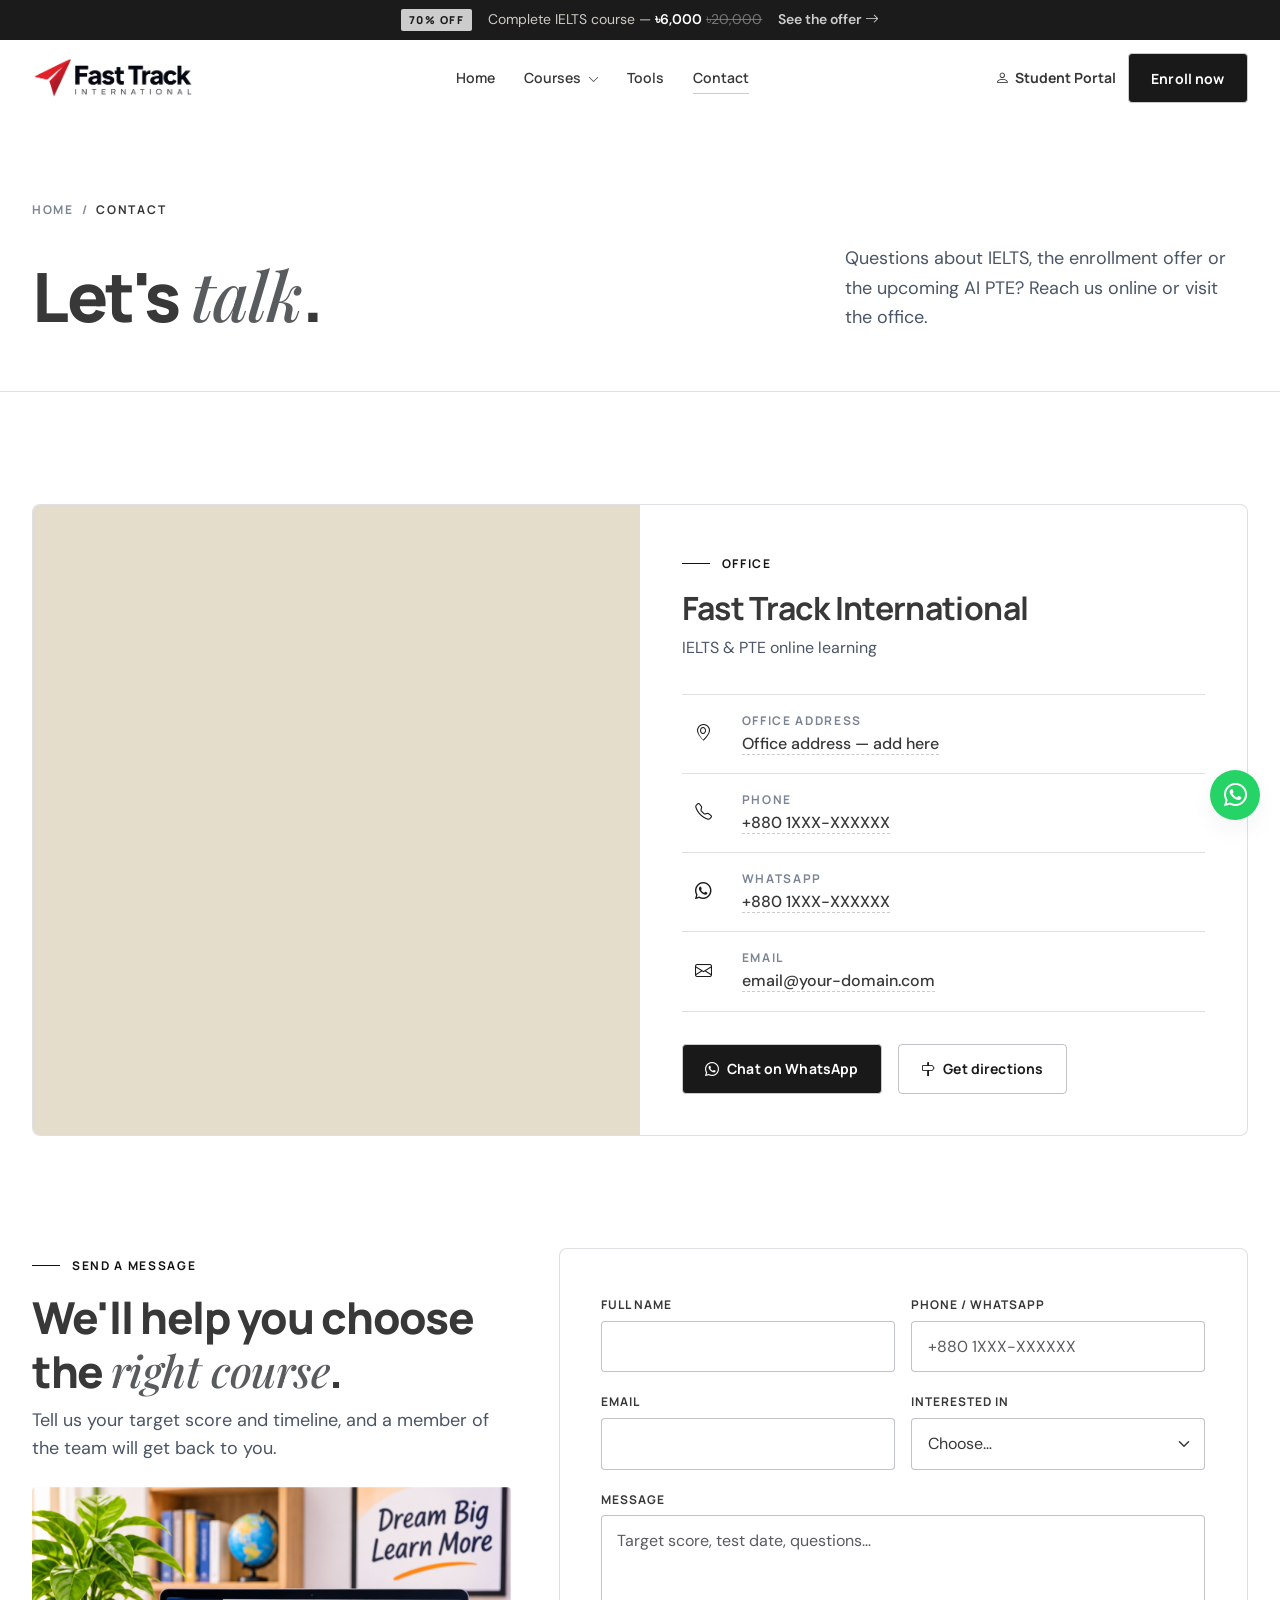
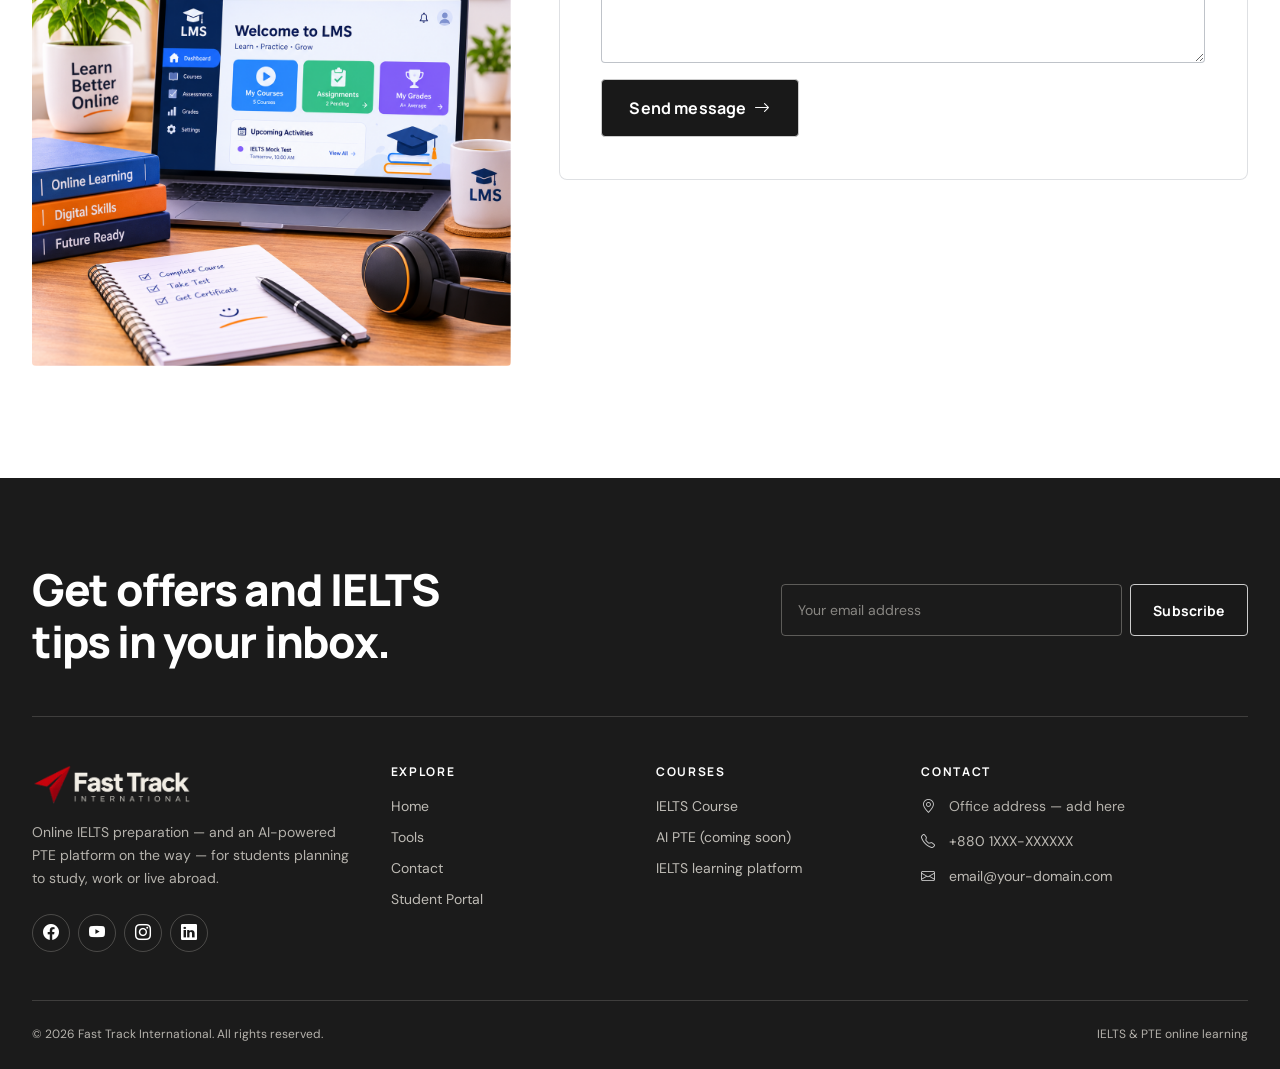
==== commit 445135ac: "Update design of tools and update image of contact" ====
--- a/contact.html
+++ b/contact.html
@@ -1,5 +1,6 @@
 <!DOCTYPE html>
 <html lang="en" class="no-js">
+
 <head>
   <meta charset="UTF-8">
   <meta name="viewport" content="width=device-width, initial-scale=1">
@@ -16,12 +17,15 @@
   <!-- Fonts: Manrope (headings/nav) · DM Sans (body/UI) · Playfair Display (editorial accents) -->
   <link rel="preconnect" href="https://fonts.googleapis.com">
   <link rel="preconnect" href="https://fonts.gstatic.com" crossorigin>
-  <link href="https://fonts.googleapis.com/css2?family=DM+Sans:opsz,wght@9..40,400;9..40,500;9..40,600;9..40,700&family=Manrope:wght@500;600;700;800&family=Playfair+Display:ital,wght@1,400;1,500;1,600&display=swap" rel="stylesheet">
+  <link
+    href="https://fonts.googleapis.com/css2?family=DM+Sans:opsz,wght@9..40,400;9..40,500;9..40,600;9..40,700&family=Manrope:wght@500;600;700;800&family=Playfair+Display:ital,wght@1,400;1,500;1,600&display=swap"
+    rel="stylesheet">
 
   <link href="https://cdn.jsdelivr.net/npm/bootstrap@5.3.3/dist/css/bootstrap.min.css" rel="stylesheet">
   <link href="https://cdn.jsdelivr.net/npm/bootstrap-icons@1.11.3/font/bootstrap-icons.min.css" rel="stylesheet">
   <link href="css/style.css" rel="stylesheet">
 </head>
+
 <body data-page="contact">
   <a class="skip-link" href="#main">Skip to content</a>
 
@@ -41,24 +45,31 @@
         <a class="navbar-brand brand" href="index.html" aria-label="Fast Track International — home">
           <img src="images/logo.png" alt="Fast Track International" width="162" height="40">
         </a>
-        <button class="navbar-toggler" type="button" data-bs-toggle="collapse" data-bs-target="#siteMenu" aria-controls="siteMenu" aria-expanded="false" aria-label="Open menu">
+        <button class="navbar-toggler" type="button" data-bs-toggle="collapse" data-bs-target="#siteMenu"
+          aria-controls="siteMenu" aria-expanded="false" aria-label="Open menu">
           <span></span><span></span><span></span>
         </button>
         <div class="collapse navbar-collapse" id="siteMenu">
           <ul class="navbar-nav mx-auto">
             <li class="nav-item"><a class="nav-link" data-nav="home" href="index.html">Home</a></li>
             <li class="nav-item dropdown">
-              <a class="nav-link dropdown-toggle" data-nav="courses" href="#" role="button" data-bs-toggle="dropdown" aria-expanded="false">Courses <i class="bi bi-chevron-down" aria-hidden="true"></i></a>
+              <a class="nav-link dropdown-toggle" data-nav="courses" href="#" role="button" data-bs-toggle="dropdown"
+                aria-expanded="false">Courses <i class="bi bi-chevron-down" aria-hidden="true"></i></a>
               <div class="dropdown-menu nav-dd">
-                <a href="ielts.html" data-nav="ielts"><span class="dd-code dd-ielts">IELTS</span><span><strong>IELTS Course <span class="pill-tag orange">70% OFF</span></strong><small>All four skills, live classes, certificate</small></span></a>
-                <a href="pte.html" data-nav="pte"><span class="dd-code dd-pte">PTE</span><span><strong>AI PTE <span class="pill-tag sage">SOON</span></strong><small>AI scoring, mock tests and analytics</small></span></a>
+                <a href="ielts.html" data-nav="ielts"><span class="dd-code dd-ielts">IELTS</span><span><strong>IELTS
+                      Course <span class="pill-tag orange">70% OFF</span></strong><small>All four skills, live classes,
+                      certificate</small></span></a>
+                <a href="pte.html" data-nav="pte"><span class="dd-code dd-pte">PTE</span><span><strong>AI PTE <span
+                        class="pill-tag sage">SOON</span></strong><small>AI scoring, mock tests and
+                      analytics</small></span></a>
               </div>
             </li>
             <li class="nav-item"><a class="nav-link" data-nav="tools" href="tools.html">Tools</a></li>
             <li class="nav-item"><a class="nav-link" data-nav="contact" href="contact.html">Contact</a></li>
           </ul>
           <div class="nav-actions">
-            <a class="nav-portal" data-nav="portal" href="portal.html"><i class="bi bi-person" aria-hidden="true"></i> Student Portal</a>
+            <a class="nav-portal" data-nav="portal" href="portal.html"><i class="bi bi-person" aria-hidden="true"></i>
+              Student Portal</a>
             <a class="btn btn-primary-ft" href="https://fasttrackielts.academy/">Enroll now</a>
           </div>
         </div>
@@ -67,22 +78,28 @@
   </header>
 
   <main id="main">
-  <section class="page-head">
-    <div class="container">
-      <nav class="crumbs" aria-label="Breadcrumb"><a href="index.html">Home</a><span aria-hidden="true">/</span><span aria-current="page">Contact</span></nav>
-      <div class="page-head-grid">
-        <h1 class="display reveal">Let's <span class="serif-orange">talk</span>.</h1>
-        <div class="ph-aside reveal" data-delay="120"><p class="m-0">Questions about IELTS, the enrollment offer or the upcoming AI PTE? Reach us online or visit the office.</p></div>
-      </div>
-    </div>
-  </section>
+    <section class="page-head">
+      <div class="container">
+        <nav class="crumbs" aria-label="Breadcrumb"><a href="index.html">Home</a><span aria-hidden="true">/</span><span
+            aria-current="page">Contact</span></nav>
+        <div class="page-head-grid">
+          <h1 class="display reveal">Let's <span class="serif-orange text-muted">talk</span>.</h1>
+          <div class="ph-aside reveal" data-delay="120">
+            <p class="m-0">Questions about IELTS, the enrollment offer or the upcoming AI PTE? Reach us online or visit
+              the office.</p>
+          </div>
+        </div>
+      </div>
+    </section>
 
     <section class="section" aria-labelledby="office-title">
       <div class="container">
         <div class="contact-split reveal">
           <div class="map-box">
             <!-- TODO: set the exact office location. Google Maps → Share → Embed a map, then paste the src here. -->
-            <iframe src="https://maps.google.com/maps?q=Dhaka%2C%20Bangladesh&amp;z=13&amp;output=embed" title="Map showing the Fast Track International office area" loading="lazy" referrerpolicy="no-referrer-when-downgrade" allowfullscreen></iframe>
+            <iframe src="https://maps.google.com/maps?q=Dhaka%2C%20Bangladesh&amp;z=13&amp;output=embed"
+              title="Map showing the Fast Track International office area" loading="lazy"
+              referrerpolicy="no-referrer-when-downgrade" allowfullscreen></iframe>
           </div>
           <div class="contact-card">
             <p class="kicker"><span class="bar"></span>Office</p>
@@ -90,14 +107,27 @@
             <p class="m-0">IELTS &amp; PTE online learning</p>
             <!-- TODO: replace placeholder contact details (shown with a dashed underline) -->
             <ul class="c-list">
-              <li><span class="ci"><i class="bi bi-geo-alt" aria-hidden="true"></i></span><div><small>Office address</small><strong class="placeholder-info">Office address — add here</strong></div></li>
-              <li><span class="ci"><i class="bi bi-telephone" aria-hidden="true"></i></span><div><small>Phone</small><a class="placeholder-info" href="#contact-phone-todo">+880 1XXX-XXXXXX</a></div></li>
-              <li><span class="ci"><i class="bi bi-whatsapp" aria-hidden="true"></i></span><div><small>WhatsApp</small><a class="placeholder-info" href="https://wa.me/">+880 1XXX-XXXXXX</a></div></li>
-              <li><span class="ci"><i class="bi bi-envelope" aria-hidden="true"></i></span><div><small>Email</small><a class="placeholder-info" href="mailto:email@your-domain.com">email@your-domain.com</a></div></li>
+              <li><span class="ci"><i class="bi bi-geo-alt" aria-hidden="true"></i></span>
+                <div><small>Office address</small><strong class="placeholder-info">Office address — add here</strong>
+                </div>
+              </li>
+              <li><span class="ci"><i class="bi bi-telephone" aria-hidden="true"></i></span>
+                <div><small>Phone</small><a class="placeholder-info" href="#contact-phone-todo">+880 1XXX-XXXXXX</a>
+                </div>
+              </li>
+              <li><span class="ci"><i class="bi bi-whatsapp" aria-hidden="true"></i></span>
+                <div><small>WhatsApp</small><a class="placeholder-info" href="https://wa.me/">+880 1XXX-XXXXXX</a></div>
+              </li>
+              <li><span class="ci"><i class="bi bi-envelope" aria-hidden="true"></i></span>
+                <div><small>Email</small><a class="placeholder-info"
+                    href="mailto:email@your-domain.com">email@your-domain.com</a></div>
+              </li>
             </ul>
             <div class="d-flex flex-wrap gap-3">
-              <a href="https://wa.me/" class="btn btn-primary-ft"><i class="bi bi-whatsapp" aria-hidden="true"></i> Chat on WhatsApp</a>
-              <a href="https://www.google.com/maps/search/?api=1&amp;query=Dhaka%2C%20Bangladesh" class="btn btn-line"><i class="bi bi-signpost" aria-hidden="true"></i> Get directions</a>
+              <a href="https://wa.me/" class="btn btn-primary-ft"><i class="bi bi-whatsapp" aria-hidden="true"></i> Chat
+                on WhatsApp</a>
+              <a href="https://www.google.com/maps/search/?api=1&amp;query=Dhaka%2C%20Bangladesh"
+                class="btn btn-line"><i class="bi bi-signpost" aria-hidden="true"></i> Get directions</a>
             </div>
           </div>
         </div>
@@ -109,19 +139,47 @@
         <div class="row g-4 g-lg-5">
           <div class="col-lg-5 reveal">
             <p class="kicker"><span class="bar"></span>Send a message</p>
-            <h2 id="msg-title" class="h-xl">We'll help you choose the <span class="serif-orange">right course</span>.</h2>
-            <p class="lead-text">Tell us your target score and timeline, and a member of the team will get back to you.</p>
-            <img class="reveal-img mt-4 d-none d-lg-block w-100" style="border-radius:var(--r-sm)" src="images/placeholders/counsellor.svg" alt="Placeholder: photo of a counsellor with a student" width="800" height="640" loading="lazy">
+            <h2 id="msg-title" class="h-xl">We'll help you choose the <span class="serif-orange text-muted">right
+                course</span>.</h2>
+            <p class="lead-text">Tell us your target score and timeline, and a member of the team will get back to you.
+            </p>
+            <img class="reveal-img mt-4 d-none d-lg-block w-100" style="border-radius:var(--r-sm)"
+              src="images/photos/lms.png" alt="Placeholder: photo of a counsellor with a student"
+              width="800" height="640" loading="lazy">
           </div>
           <div class="col-lg-7 reveal" data-delay="100">
             <form class="form-panel ft-form js-validate" data-success="Thank you — your message has been sent.">
               <div class="row g-3">
-                <div class="col-md-6"><label class="form-label" for="cName">Full name</label><input id="cName" type="text" class="form-control" autocomplete="name" required><div class="invalid-feedback">Please enter your name.</div></div>
-                <div class="col-md-6"><label class="form-label" for="cPhone">Phone / WhatsApp</label><input id="cPhone" type="tel" class="form-control" autocomplete="tel" placeholder="+880 1XXX-XXXXXX" required><div class="invalid-feedback">Enter a valid phone number.</div></div>
-                <div class="col-md-6"><label class="form-label" for="cEmail">Email</label><input id="cEmail" type="email" class="form-control" autocomplete="email" required><div class="invalid-feedback">Enter a valid email address.</div></div>
-                <div class="col-md-6"><label class="form-label" for="cCourse">Interested in</label><select id="cCourse" class="form-select" required><option value="">Choose…</option><option>IELTS course (70% off)</option><option>AI PTE (early access)</option><option>Not sure yet</option></select><div class="invalid-feedback">Please choose an option.</div></div>
-                <div class="col-12"><label class="form-label" for="cMsg">Message</label><textarea id="cMsg" class="form-control" rows="5" placeholder="Target score, test date, questions…" required></textarea><div class="invalid-feedback">Please write a short message.</div></div>
-                <div class="col-12 d-flex flex-wrap align-items-center gap-3"><button type="submit" class="btn btn-primary-ft btn-lg">Send message <i class="bi bi-arrow-right" aria-hidden="true"></i></button><p class="form-msg m-0" role="status"></p></div>
+                <div class="col-md-6"><label class="form-label" for="cName">Full name</label><input id="cName"
+                    type="text" class="form-control" autocomplete="name" required>
+                  <div class="invalid-feedback">Please enter your name.</div>
+                </div>
+                <div class="col-md-6"><label class="form-label" for="cPhone">Phone / WhatsApp</label><input id="cPhone"
+                    type="tel" class="form-control" autocomplete="tel" placeholder="+880 1XXX-XXXXXX" required>
+                  <div class="invalid-feedback">Enter a valid phone number.</div>
+                </div>
+                <div class="col-md-6"><label class="form-label" for="cEmail">Email</label><input id="cEmail"
+                    type="email" class="form-control" autocomplete="email" required>
+                  <div class="invalid-feedback">Enter a valid email address.</div>
+                </div>
+                <div class="col-md-6"><label class="form-label" for="cCourse">Interested in</label><select id="cCourse"
+                    class="form-select" required>
+                    <option value="">Choose…</option>
+                    <option>IELTS course (70% off)</option>
+                    <option>AI PTE (early access)</option>
+                    <option>Not sure yet</option>
+                  </select>
+                  <div class="invalid-feedback">Please choose an option.</div>
+                </div>
+                <div class="col-12"><label class="form-label" for="cMsg">Message</label><textarea id="cMsg"
+                    class="form-control" rows="5" placeholder="Target score, test date, questions…" required></textarea>
+                  <div class="invalid-feedback">Please write a short message.</div>
+                </div>
+                <div class="col-12 d-flex flex-wrap align-items-center gap-3"><button type="submit"
+                    class="btn btn-primary-ft btn-lg">Send message <i class="bi bi-arrow-right"
+                      aria-hidden="true"></i></button>
+                  <p class="form-msg m-0" role="status"></p>
+                </div>
               </div>
             </form>
           </div>
@@ -148,7 +206,8 @@
       <div class="footer-cols">
         <div>
           <img src="images/logo-light.png" alt="Fast Track International" width="160" height="40" loading="lazy">
-          <p>Online IELTS preparation — and an AI-powered PTE platform on the way — for students planning to study, work or live abroad.</p>
+          <p>Online IELTS preparation — and an AI-powered PTE platform on the way — for students planning to study, work
+            or live abroad.</p>
           <div class="socials">
             <!-- TODO: add real social profile URLs -->
             <a href="#" aria-label="Facebook"><i class="bi bi-facebook" aria-hidden="true"></i></a>
@@ -179,8 +238,10 @@
           <!-- TODO: replace placeholder contact details -->
           <ul class="f-contact">
             <li><i class="bi bi-geo-alt" aria-hidden="true"></i><span>Office address — add here</span></li>
-            <li><i class="bi bi-telephone" aria-hidden="true"></i><a href="#contact-phone-todo">+880 1XXX-XXXXXX</a></li>
-            <li><i class="bi bi-envelope" aria-hidden="true"></i><a href="mailto:email@your-domain.com">email@your-domain.com</a></li>
+            <li><i class="bi bi-telephone" aria-hidden="true"></i><a href="#contact-phone-todo">+880 1XXX-XXXXXX</a>
+            </li>
+            <li><i class="bi bi-envelope" aria-hidden="true"></i><a
+                href="mailto:email@your-domain.com">email@your-domain.com</a></li>
           </ul>
         </div>
       </div>
@@ -196,10 +257,12 @@
   <a href="https://wa.me/" class="wa-float" aria-label="Chat with us on WhatsApp">
     <i class="bi bi-whatsapp" aria-hidden="true"></i><span class="wa-tip">Chat with us</span>
   </a>
-  <button type="button" id="toTop" class="to-top" aria-label="Back to top"><i class="bi bi-arrow-up" aria-hidden="true"></i></button>
+  <button type="button" id="toTop" class="to-top" aria-label="Back to top"><i class="bi bi-arrow-up"
+      aria-hidden="true"></i></button>
 
   <script src="https://cdn.jsdelivr.net/npm/jquery@3.7.1/dist/jquery.min.js"></script>
   <script src="https://cdn.jsdelivr.net/npm/bootstrap@5.3.3/dist/js/bootstrap.bundle.min.js"></script>
   <script src="js/main.js"></script>
 </body>
-</html>
+
+</html>
--- a/css/style.css
+++ b/css/style.css
@@ -9,7 +9,7 @@
    --------------------------------------------------------------------- */
 :root {
   /* Colour */
-  --ivory: #f6f2e9;
+  --ivory: #fff;
   --ivory-2: #efe9dc;
   --ivory-3: #e5ddcb;
   --navy: #1b1b1b;
@@ -398,6 +398,26 @@
   transform: translateX(4px);
 }
 
+/* check list  */
+.check-list {
+  list-style: none;
+  padding: 0;
+}
+
+.check-list li {
+  position: relative;
+  padding-left: 20px;
+  margin-bottom: 12px;
+}
+
+.check-list li::before {
+  content: "✓";
+  position: absolute;
+  left: 0;
+  top: 0;
+  font-weight: bold;
+}
+
 /* Read more — line grows to fill the row */
 .read-more {
   display: flex;
@@ -491,7 +511,7 @@
   position: sticky;
   top: 0;
   z-index: 1030;
-  background: rgba(246, 242, 233, 0.94);
+  background: var(--ivory);
   backdrop-filter: blur(8px);
   -webkit-backdrop-filter: blur(8px);
   border-bottom: 1px solid transparent;
@@ -783,6 +803,7 @@
 }
 
 .hero-figure {
+  z-index: 2;
   position: relative;
   margin: 0;
   padding: 0 0 var(--s-6) var(--s-6);
@@ -875,12 +896,24 @@
 
 /* Program strip (below hero) */
 .programs {
-  margin-top: clamp(3rem, 2rem + 4vw, 5.5rem);
-  border-top: 1px solid var(--rule);
+  margin-block: clamp(3rem, 2rem + 4vw, 5.5rem);
+  position: relative;
+  /* overflow: hidden; */
   background: var(--white);
 }
+.shape-circle {
+  position: absolute;
+  top: -50%;
+  left: -10%;
+  height: 300px;
+  width: 300px;
+  z-index: 1;
+  border-radius: 50%;
+  border: 50px solid #f0f0f3;
+}
 .programs .container {
   display: grid;
+  gap: 24px;
   grid-template-columns: 1fr;
 }
 @media (min-width: 768px) {
@@ -889,33 +922,32 @@
   }
 }
 .program {
-  position: relative;
-  display: grid;
-  grid-template-columns: auto 1fr auto;
-  gap: var(--s-4);
-  align-items: start;
-  padding: var(--s-6) var(--s-5);
+  gap: 16px;
+  padding: 20px;
+  display: flex;
+  z-index: 2;
+  align-items: center;
+  border-radius: 16px;
   text-decoration: none;
-  color: var(--ink);
-  border-bottom: 1px solid var(--rule);
-  transition: background var(--t-2) var(--ease);
-}
-@media (min-width: 768px) {
-  .program {
-    border-bottom: 0;
-    border-left: 1px solid var(--rule);
-  }
-  .program:first-child {
-    border-left: 0;
-    padding-left: 0;
-  }
+  background-color: #fff;
+  box-shadow: 4px 12px 24px #ccc;
 }
 .program .p-num {
   font-family: var(--f-serif);
   font-style: italic;
   font-size: var(--fs-24);
-  color: var(--orange);
-  line-height: 1;
+  display: grid;
+  place-content: center;
+  height: 36px;
+  width: 36px;
+  border-radius: 50%;
+  color: var(--ink);
+  line-height: 1.5;
+  background-color: #efeff2;
+}
+.program .p-icon {
+  font-size: 40px;
+  border-bottom: 1px solid #ddd;
 }
 .program h2 {
   font-size: var(--fs-18);
@@ -1017,60 +1049,202 @@
 /* ---------------------------------------------------------------------
    7. Facts row (trust indicators — factual only)
    --------------------------------------------------------------------- */
-.facts {
+.shape-circle.circle-fill {
+  top: auto;
+  left: auto;
+  bottom: -10%;
+  right: -10%;
+  border-color: #fff;
+}
+
+/* =================================
+   KEY FACTS AT A GLANCE
+================================= */
+
+.course-facts {
+  position: relative;
+  overflow: hidden;
+  padding: 100px 5%;
+  background: #f7f7f7;
+  color: #111;
+  font-family: "Inter", sans-serif;
+}
+
+.facts-container {
+  max-width: 1400px;
+  margin: auto;
+  display: grid;
+  grid-template-columns: 0.85fr 2fr;
+  gap: 65px;
+  align-items: center;
+}
+
+/* Left Content */
+
+.facts-intro {
+  max-width: 390px;
+}
+
+.facts-label {
+  display: inline-block;
+  padding: 9px 20px;
+  border-radius: 30px;
+  background: #eaeaea;
+  font-size: 12px;
+  font-weight: 700;
+  letter-spacing: 2px;
+  margin-bottom: 25px;
+}
+
+/* .facts-btn {
+    display: inline-flex;
+    align-items: center;
+    gap: 25px;
+    padding: 16px 25px;
+    background: #111;
+    color: #fff;
+    border-radius: 40px;
+    text-decoration: none;
+    font-size: 14px;
+    font-weight: 600;
+    transition: .3s ease;
+}
+
+.facts-btn span {
+    font-size: 20px;
+    transition: .3s ease;
+}
+
+.facts-btn:hover {
+    background: #444;
+}
+
+.facts-btn:hover span {
+    transform: translateX(5px);
+} */
+
+/* Facts Grid */
+
+.facts-grid {
   display: grid;
   grid-template-columns: repeat(2, 1fr);
-  border-top: 1px solid var(--rule);
-  border-bottom: 1px solid var(--rule);
-}
-@media (min-width: 992px) {
-  .facts {
-    grid-template-columns: repeat(4, 1fr);
-  }
-}
-.fact {
-  padding: var(--s-6) var(--s-5) var(--s-6) 0;
-  border-right: 1px solid var(--rule);
-}
-.fact:nth-child(2n) {
-  border-right: 0;
-  padding-left: var(--s-5);
-}
-@media (max-width: 991.98px) {
-  .fact:nth-child(-n + 2) {
-    border-bottom: 1px solid var(--rule);
-  }
-}
-@media (min-width: 992px) {
-  .fact,
-  .fact:nth-child(2n) {
-    border-right: 1px solid var(--rule);
-    padding-left: var(--s-5);
-  }
-  .fact:first-child {
-    padding-left: 0;
-  }
-  .fact:last-child {
-    border-right: 0;
-  }
-}
-.fact .f-big {
-  display: block;
-  font-family: var(--f-head);
+  gap: 14px;
+}
+
+/* Individual Card */
+
+.fact-card {
+  min-height: 158px;
+  padding: 25px 22px;
+  display: flex;
+  align-items: center;
+  gap: 20px;
+  z-index: 2;
+  background: #fff;
+  border: 1px solid #e5e5e5;
+  border-radius: 20px;
+  transition: 0.35s ease;
+}
+
+.fact-card:hover {
+  transform: translateY(-5px);
+  border-color: #999;
+  box-shadow: 0 15px 35px rgba(0, 0, 0, 0.06);
+}
+
+/* Icon */
+
+.fact-icon {
+  width: 85px;
+  height: 85px;
+  min-width: 85px;
+  border-radius: 25px;
+  background: #f0f0f0;
+  display: flex;
+  align-items: center;
+  justify-content: center;
+  font-size: 42px;
   font-weight: 800;
-  font-size: var(--fs-44);
-  line-height: 1;
-  letter-spacing: -0.04em;
-  color: var(--ink);
-  margin-bottom: var(--s-3);
-}
-.fact .f-big .serif {
-  font-weight: 500;
-  letter-spacing: -0.02em;
-}
-.fact p {
+}
+
+.fact-icon svg {
+  width: 36px;
+  height: 36px;
+  fill: none;
+  stroke: #111;
+  stroke-width: 1.8;
+  stroke-linecap: round;
+  stroke-linejoin: round;
+}
+
+/* Card Text */
+
+.fact-content h3 {
+  font-size: 18px;
+  font-weight: 700;
+  margin: 0 0 10px;
+  letter-spacing: -0.5px;
+}
+
+.fact-content p {
+  font-size: 14px;
+  color: #686868;
+  line-height: 1.6;
   margin: 0;
-  font-size: var(--fs-14);
+}
+
+/* Tablet */
+
+@media (max-width: 992px) {
+  .facts-container {
+    grid-template-columns: 1fr;
+    gap: 40px;
+  }
+
+  .facts-intro {
+    max-width: 600px;
+  }
+
+  .facts-intro h2 br {
+    display: none;
+  }
+}
+
+/* Mobile */
+
+@media (max-width: 600px) {
+  .course-facts {
+    padding: 65px 5%;
+  }
+
+  .facts-grid {
+    grid-template-columns: 1fr;
+  }
+
+  .fact-card {
+    min-height: 130px;
+    padding: 20px;
+  }
+
+  .fact-icon {
+    width: 68px;
+    height: 68px;
+    min-width: 68px;
+    border-radius: 20px;
+    font-size: 34px;
+  }
+
+  .fact-content h3 {
+    font-size: 16px;
+  }
+
+  .fact-content p {
+    font-size: 13px;
+  }
+
+  .facts-intro h2 {
+    font-size: 43px;
+  }
 }
 
 /* ---------------------------------------------------------------------
@@ -1331,8 +1505,17 @@
   color: var(--ink);
   line-height: 1;
 }
+.cm-text .cm-slogan {
+  display: block;
+  font-size: 32px;
+  font-weight: 600;
+  font-style: italic;
+  font-family: var(--f-serif);
+  color: var(--ink);
+  margin: 8px 0;
+}
 .cm-text h3 {
-  font-size: var(--fs-20);
+  font-family: var(--f-serif);
   margin-bottom: var(--s-2);
 }
 .cm-text p {
@@ -1485,73 +1668,382 @@
 /* ---------------------------------------------------------------------
    10. How you learn (from previous site, restyled)
    --------------------------------------------------------------------- */
-.learn-grid {
-  display: grid;
-  gap: var(--s-7);
-  align-items: start;
-}
-@media (min-width: 992px) {
-  .learn-grid {
-    grid-template-columns: 0.85fr 1.15fr;
-    gap: var(--s-8);
-  }
-}
-.learn-photo {
+
+/* ==============================
+   HOW YOU LEARN SECTION
+============================== */
+
+.how-learn {
   position: relative;
+  overflow: hidden;
+  padding: 100px 5%;
+  background: #fff;
+  color: #111;
+  isolation: isolate;
+  font-family: "Inter", sans-serif;
+}
+
+.hl-container {
+  max-width: 1400px;
+  margin: auto;
+  position: relative;
+  z-index: 2;
+}
+
+/* Background Shapes */
+
+.hl-shape {
+  position: absolute;
+  z-index: -1;
+  pointer-events: none;
+}
+
+.hl-shape-top {
+  width: 300px;
+  height: 300px;
+  top: -190px;
+  left: -130px;
+  border: 1px solid #ededed;
+  border-radius: 50%;
+  box-shadow:
+    0 0 0 25px rgba(0, 0, 0, 0.015),
+    0 0 0 50px rgba(0, 0, 0, 0.025);
+}
+
+.hl-shape-bottom {
+  width: 400px;
+  height: 400px;
+  bottom: -300px;
+  right: -170px;
+  border-radius: 50%;
+  background: #f5f5f5;
+  box-shadow: 0 0 0 35px rgba(0, 0, 0, 0.025);
+}
+
+.hl-dots {
+  position: absolute;
+  right: 4%;
+  top: 65px;
+  width: 100px;
+  height: 90px;
+  opacity: 0.4;
+  background-image: radial-gradient(#777 1.5px, transparent 1.5px);
+  background-size: 17px 17px;
+}
+
+/* Heading */
+
+.hl-heading {
+  display: flex;
+  justify-content: space-between;
+  align-items: center;
+  gap: 40px;
+  margin-bottom: 65px;
+}
+
+.hl-eyebrow {
+  display: inline-flex;
+  align-items: center;
+  gap: 12px;
+  font-size: 11px;
+  font-weight: 700;
+  letter-spacing: 2px;
+  margin-bottom: 16px;
+}
+
+.hl-eyebrow::before {
+  content: "";
+  width: 22px;
+  height: 1px;
+  background: #111;
+}
+
+.hl-heading h2 {
+  font-size: clamp(32px, 4vw, 52px);
+  font-weight: 750;
+  letter-spacing: -2px;
+  line-height: 1.15;
   margin: 0;
 }
-.learn-photo img {
+
+.hl-heading h2 em {
+  font-family: Georgia, serif;
+  font-weight: 400;
+}
+
+.hl-heading > p {
+  max-width: 370px;
+  padding-left: 25px;
+  border-left: 1px solid #ddd;
+  color: #666;
+  font-size: 14px;
+  line-height: 1.8;
+}
+
+/* Main Layout */
+
+.hl-content {
+  display: grid;
+  grid-template-columns: 0.95fr 1.05fr;
+  gap: 65px;
+  align-items: center;
+}
+
+/* Image */
+
+.hl-image-wrap {
+  position: relative;
+}
+
+.hl-image-shape {
+  height: 500px;
+  overflow: hidden;
+  border-radius: 5px 45px 5px 45px;
+  background: #eee;
+  clip-path: polygon(0 0, 100% 0, 100% 100%, 0 100%);
+}
+
+.hl-image-shape img {
   width: 100%;
-  aspect-ratio: 1;
+  height: 100%;
+  display: block;
   object-fit: cover;
-  border-radius: var(--r-sm);
-  background: var(--ivory-3);
-}
-.learn-photo figcaption {
-  margin-top: var(--s-3);
-  font-size: var(--fs-12);
-  color: var(--muted);
-}
-@media (min-width: 992px) {
-  .learn-photo {
-    position: sticky;
-    top: calc(var(--nav-h) + 24px);
-  }
-}
-.steps {
-  list-style: none;
-  padding: 0;
+  filter: grayscale(100%);
+}
+
+.hl-image-badge {
+  position: absolute;
+  left: -25px;
+  bottom: 65px;
+  padding: 16px 25px;
+  background: #fff;
+  border: 1px solid #e5e5e5;
+  border-radius: 50px;
+  box-shadow: 0 10px 30px rgba(0, 0, 0, 0.08);
+  font-size: 13px;
+  font-weight: 700;
+}
+
+.hl-image-badge span {
+  margin-right: 8px;
+  font-size: 17px;
+}
+
+.hl-image-caption {
+  display: block;
+  margin-top: 12px;
+  font-size: 11px;
+  color: #888;
+}
+
+/* Steps */
+
+.hl-steps {
+  position: relative;
+  display: flex;
+  flex-direction: column;
+  gap: 20px;
+}
+
+/* Timeline Connector */
+
+.hl-timeline {
+  position: absolute;
+  top: 45px;
+  bottom: 45px;
+  left: 29px;
+  width: 1px;
+  background: #d7d7d7;
+}
+
+.hl-step {
+  position: relative;
+  display: flex;
+  align-items: center;
+  gap: 20px;
+}
+
+/* Number Circle */
+
+.hl-number {
+  width: 60px;
+  height: 60px;
+  min-width: 60px;
+  border-radius: 50%;
+  background: #f2f2f2;
+  border: 5px solid #fff;
+  display: flex;
+  justify-content: center;
+  align-items: center;
+  font-size: 17px;
+  font-weight: 800;
+  z-index: 2;
+  transition: 0.3s ease;
+}
+
+.hl-step:hover .hl-number {
+  background: #111;
+  color: #fff;
+}
+
+/* Step Card */
+
+.hl-step-card {
+  flex: 1;
+  min-height: 125px;
+  padding: 20px 25px;
+  display: flex;
+  align-items: center;
+  gap: 25px;
+  background: #fff;
+  border: 1px solid #ededed;
+  border-radius: 28px;
+  box-shadow: 0 10px 30px rgba(0, 0, 0, 0.035);
+  transition: 0.3s ease;
+}
+
+.hl-step-card:hover {
+  transform: translateX(7px);
+  box-shadow: 0 15px 35px rgba(0, 0, 0, 0.07);
+  border-color: #ccc;
+}
+
+/* Icon Shape */
+
+.hl-icon {
+  width: 85px;
+  height: 85px;
+  min-width: 85px;
+  border-radius: 50%;
+  background: #f1f1f1;
+  display: flex;
+  align-items: center;
+  justify-content: center;
+  position: relative;
+}
+
+.hl-icon::after {
+  content: "";
+  position: absolute;
+  width: 100%;
+  height: 100%;
+  border: 1px solid #e1e1e1;
+  border-radius: 50%;
+  transform: scale(1.12);
+}
+
+.hl-icon svg {
+  width: 34px;
+  height: 34px;
+  stroke: #111;
+  stroke-width: 1.6;
+  fill: none;
+  stroke-linecap: round;
+  stroke-linejoin: round;
+}
+
+/* Step Text */
+
+.hl-step-text h3 {
+  font-size: 20px;
+  font-weight: 700;
+  margin: 0 0 8px;
+}
+
+.hl-step-text p {
+  font-size: 13px;
+  color: #666;
+  line-height: 1.7;
   margin: 0;
-  counter-reset: step;
-}
-.step {
-  display: grid;
-  grid-template-columns: 72px 1fr;
-  gap: var(--s-5);
-  padding: var(--s-6) 0;
-  border-top: 1px solid var(--rule);
-}
-.step:last-child {
-  border-bottom: 1px solid var(--rule);
-}
-.step .st-num {
-  font-family: var(--f-serif);
-  font-style: italic;
-  font-size: var(--fs-44);
-  line-height: 0.9;
-  color: var(--ink);
-  transition: color var(--t-2);
-}
-.step h3 {
-  font-size: var(--fs-24);
-  margin-bottom: var(--s-2);
-}
-.step p {
-  margin: 0;
-  max-width: 32rem;
-}
-.step:hover .st-num {
-  color: var(--orange);
+}
+
+/* Tablet */
+
+@media (max-width: 992px) {
+  .hl-content {
+    grid-template-columns: 1fr;
+    gap: 50px;
+  }
+
+  .hl-image-shape {
+    height: 420px;
+  }
+
+  .hl-heading {
+    align-items: flex-start;
+    flex-direction: column;
+    gap: 15px;
+  }
+
+  .hl-heading > p {
+    margin: 0;
+  }
+}
+
+/* Mobile */
+
+@media (max-width: 600px) {
+  .how-learn {
+    padding: 65px 5%;
+  }
+
+  .hl-heading h2 {
+    font-size: 35px;
+  }
+
+  .hl-image-shape {
+    height: 300px;
+    border-radius: 5px 30px 5px 30px;
+  }
+
+  .hl-image-badge {
+    left: 10px;
+    bottom: 45px;
+    padding: 12px 17px;
+    font-size: 11px;
+  }
+
+  .hl-step {
+    gap: 10px;
+  }
+
+  .hl-number {
+    width: 43px;
+    height: 43px;
+    min-width: 43px;
+    font-size: 13px;
+    border-width: 3px;
+  }
+
+  .hl-timeline {
+    left: 21px;
+  }
+
+  .hl-step-card {
+    min-height: 100px;
+    padding: 15px;
+    gap: 15px;
+    border-radius: 18px;
+  }
+
+  .hl-icon {
+    width: 55px;
+    height: 55px;
+    min-width: 55px;
+  }
+
+  .hl-icon svg {
+    width: 25px;
+    height: 25px;
+  }
+
+  .hl-step-text h3 {
+    font-size: 16px;
+  }
+
+  .hl-step-text p {
+    font-size: 12px;
+  }
 }
 
 /* ---------------------------------------------------------------------
@@ -1620,6 +2112,70 @@
   display: grid;
   gap: var(--s-2) var(--s-5);
 }
+
+.pte-features {
+  display: grid;
+  grid-template-columns: repeat(2, 1fr);
+  gap: 15px;
+}
+
+.pte-feature-card {
+  position: relative;
+  padding: 25px 20px;
+  background: #fff;
+  border: 1px solid #e5e5e5;
+  border-radius: 12px;
+  transition: 0.3s ease;
+}
+
+.pte-feature-card:hover {
+  border-color: #222;
+  transform: translateY(-5px);
+}
+
+.pte-feature-number {
+  font-family: Georgia, serif;
+  font-style: italic;
+  font-size: 13px;
+  color: #999;
+}
+
+.pte-feature-icon {
+  width: 42px;
+  height: 42px;
+  display: flex;
+  align-items: center;
+  justify-content: center;
+  background: #f1f1f1;
+  border-radius: 50%;
+  font-size: 21px;
+  margin: 20px 0;
+}
+
+.pte-feature-card h3 {
+  font-size: 16px;
+  font-weight: 700;
+}
+
+.pte-feature-card p {
+  font-size: 13px;
+  line-height: 1.7;
+  color: #777;
+  margin: 0;
+}
+
+@media (max-width: 768px) {
+  .pte-features {
+    grid-template-columns: repeat(2, 1fr);
+  }
+}
+
+@media (max-width: 450px) {
+  .pte-features {
+    grid-template-columns: 1fr;
+  }
+}
+
 @media (min-width: 576px) {
   .plat-cols {
     grid-template-columns: 1fr 1fr;
@@ -1653,7 +2209,7 @@
   height: 86px;
   display: grid;
   place-items: center;
-  color: var(--white);
+  color: var(--ink);
   font-family: var(--f-head);
   font-weight: 800;
   font-size: var(--fs-14);
@@ -1664,7 +2220,7 @@
   content: "";
   position: absolute;
   inset: 0;
-  background: var(--orange);
+  background: var(--ivory);
   clip-path: polygon(
     50% 0%,
     61% 12%,
@@ -1741,116 +2297,139 @@
 /* ---------------------------------------------------------------------
    12. Latest news — editorial magazine layout
    --------------------------------------------------------------------- */
-.news-grid {
-  display: grid;
-  gap: var(--s-7);
-}
-@media (min-width: 992px) {
-  .news-grid {
-    grid-template-columns: 1.25fr 1fr;
-    gap: var(--s-8);
-  }
-}
-.news-lead {
-  text-decoration: none;
-  color: inherit;
-  display: block;
-}
-.news-lead .nl-img {
+.news-section {
   overflow: hidden;
-  border-radius: var(--r-sm);
-  aspect-ratio: 10 / 7;
-  background: var(--ivory-3);
-  margin-bottom: var(--s-5);
-}
-.news-lead img {
-  width: 100%;
+}
+.ring-wrap {
+  position: relative;
+}
+.news-ring {
+  overflow: visible !important;
+  padding: var(--sp-6) 0 var(--sp-7) !important;
+  perspective: 1600px;
+  cursor: grab;
+}
+.news-ring:active {
+  cursor: grabbing;
+}
+.news-ring .swiper-wrapper {
+  transform-style: preserve-3d;
+}
+.news-ring .swiper-slide {
+  width: 330px;
+  transform-style: preserve-3d;
+  backface-visibility: hidden;
+  height: auto;
+  transition-property: transform, opacity;
+  will-change: transform, opacity;
+}
+@media (max-width: 575.98px) {
+  .hero-actions a {
+    flex: 1;
+  }
+  .news-ring .swiper-slide {
+    width: 260px;
+  }
+}
+.ring-card {
+  background: var(--white);
+  border-radius: var(--r-lg);
+  border: 1px solid var(--line);
+  box-shadow: 0 18px 28px -16px rgba(13, 21, 48, 0.22);
+  overflow: hidden;
+  transition: box-shadow var(--t-base);
+}
+.swiper-slide-active .ring-card {
+  box-shadow: 0 26px 34px -18px rgba(13, 21, 48, 0.35);
+  border-color: rgba(245, 180, 0, 0.5);
+}
+.ring-thumb {
+  position: relative;
+  aspect-ratio: 4 / 3;
+  overflow: hidden;
+  background: var(--paper-2);
+}
+.ring-thumb img {
+  position: absolute;
+  inset: 0 -15%;
+  width: 130%;
   height: 100%;
+  max-width: none;
   object-fit: cover;
-  transition: transform 1.2s var(--ease);
-}
-.news-lead:hover img {
-  transform: scale(1.03);
-}
-.news-meta {
-  display: flex;
-  gap: var(--s-3);
+  transition-property: transform, filter;
+  will-change: transform;
+}
+.ring-thumb .rt-cat {
+  position: absolute;
+  left: var(--sp-3);
+  top: var(--sp-3);
+  z-index: 1;
+  padding: 0.2rem 0.65rem;
+  border-radius: var(--r-pill);
+  background: rgba(255, 255, 255, 0.94);
+  color: var(--ink);
+  font-size: 0.68rem;
+  font-weight: var(--fw-bold);
+  letter-spacing: 0.06em;
+  text-transform: uppercase;
+}
+.ring-body {
+  padding: var(--s-5);
+}
+.ring-date {
+  font-size: var(--fs-12);
+  color: var(--muted);
+  margin-bottom: var(--sp-2);
+}
+.ring-date i {
+  color: var(--red);
+  margin-right: 4px;
+}
+.ring-body h3 {
+  font-family: var(--ff-display);
+  font-size: 1.2rem;
+  line-height: 1.3;
+  margin-bottom: var(--sp-4);
+  display: -webkit-box;
+  -webkit-line-clamp: 2;
+  -webkit-box-orient: vertical;
+  overflow: hidden;
+  min-height: 2.6em;
+}
+
+.ring-nav {
+  display: flex;
+  justify-content: center;
   align-items: center;
-  font-family: var(--f-head);
+  gap: var(--sp-4);
+}
+.ring-nav button {
+  width: 52px;
+  height: 52px;
+  display: grid;
+  place-items: center;
+  border-radius: 50%;
+  border: 1px solid var(--line-strong);
+  background: var(--white);
+  color: var(--navy);
+  font-size: 1.2rem;
+  transition: all var(--t-base) var(--ease);
+}
+.ring-nav button:hover {
+  background: var(--navy);
+  color: var(--white);
+  border-color: var(--navy);
+  transform: scale(1.06);
+}
+.ring-hint {
   font-size: var(--fs-12);
-  font-weight: 700;
-  letter-spacing: var(--track-caps);
+  color: var(--muted);
+  letter-spacing: 0.12em;
   text-transform: uppercase;
-  color: var(--orange-d);
-  margin-bottom: var(--s-3);
-}
-.news-meta .sep {
-  width: 18px;
-  height: 1px;
-  background: var(--rule-strong);
-}
-.news-meta .muted {
-  color: var(--muted);
-}
-.news-lead h3 {
-  font-size: var(--fs-32);
-  font-weight: 800;
-  letter-spacing: -0.03em;
-  margin-bottom: var(--s-3);
-  transition: color var(--t-2);
-}
-.news-lead p {
-  max-width: 36rem;
-}
-.news-lead:hover h3 {
-  color: var(--orange-d);
-}
-.news-list {
-  list-style: none;
-  margin: 0;
-  padding: 0;
-}
-.news-item {
-  display: grid;
-  grid-template-columns: 1fr 120px;
-  gap: var(--s-5);
-  padding: var(--s-5) 0;
-  border-top: 1px solid var(--rule);
-  text-decoration: none;
-  color: inherit;
-}
-.news-list li:last-child .news-item {
-  border-bottom: 1px solid var(--rule);
-}
-.news-item h3 {
-  font-size: var(--fs-18);
-  line-height: 1.35;
-  margin-bottom: var(--s-4);
-  transition: color var(--t-2);
-}
-.news-item:hover h3 {
-  color: var(--orange-d);
-}
-.news-item .ni-img {
-  overflow: hidden;
-  border-radius: var(--r-xs);
-  aspect-ratio: 1;
-  background: var(--ivory-3);
-}
-.news-item .ni-img img {
-  width: 100%;
-  height: 100%;
-  object-fit: cover;
-  transition: transform 0.9s var(--ease);
-}
-.news-item:hover .ni-img img {
-  transform: scale(1.06);
-}
-@media (max-width: 575.98px) {
-  .news-item {
-    grid-template-columns: 1fr 88px;
-    gap: var(--s-4);
-  }
+  font-weight: var(--fw-semi);
+}
+.ring-hint i {
+  color: var(--gold);
 }
 
 /* ---------------------------------------------------------------------
@@ -2427,6 +3006,261 @@
   margin: 0;
 }
 
+/* tools page update css */
+
+/* =================================
+   IELTS FEATURES
+================================= */
+
+.ielts-features {
+  position: relative;
+  overflow: hidden;
+  padding: 100px 5%;
+  background: #fff;
+  color: #171717;
+  font-family: "Inter", sans-serif;
+  isolation: isolate;
+}
+
+.feature-container {
+  max-width: 1400px;
+  margin: auto;
+  position: relative;
+  z-index: 1;
+}
+
+/* Background Decorations */
+
+.ielts-features::before {
+  content: "";
+  position: absolute;
+  width: 400px;
+  height: 400px;
+  top: -300px;
+  left: -200px;
+  border: 1px solid #eeeef3;
+  border-radius: 50%;
+  box-shadow:
+    0 0 0 35px #fafafd,
+    0 0 0 70px #fdfdff;
+  z-index: -1;
+}
+
+.ielts-features::after {
+  content: "";
+  position: absolute;
+  width: 350px;
+  height: 350px;
+  bottom: -280px;
+  right: -180px;
+  background: #f7f7fa;
+  border-radius: 50%;
+  box-shadow: 0 0 0 35px #fcfcfe;
+  z-index: -1;
+}
+
+/* Heading */
+
+.feature-header {
+  text-align: center;
+  margin-bottom: 55px;
+}
+
+.feature-eyebrow {
+  display: inline-block;
+  font-size: 11px;
+  font-weight: 700;
+  letter-spacing: 2px;
+  margin-bottom: 18px;
+}
+
+.feature-header h2 {
+  font-size: clamp(32px, 4vw, 52px);
+  font-weight: 800;
+  letter-spacing: -2px;
+  line-height: 1.2;
+  margin: 0 0 18px;
+}
+
+.feature-header h2 span {
+  color: #f47721;
+}
+
+.feature-header p {
+  font-size: 15px;
+  line-height: 1.7;
+  color: #737b8b;
+  max-width: 650px;
+  margin: auto;
+}
+
+/* Grid */
+
+.feature-grid {
+  display: grid;
+  grid-template-columns: repeat(3, minmax(0, 1fr));
+  gap: 24px;
+}
+
+/* Feature Card */
+
+.feature-card {
+  min-height: 245px;
+  position: relative;
+  display: flex;
+  align-items: center;
+  overflow: hidden;
+  background: #fff;
+  border: 1px solid #f0f0f0;
+  border-radius: 28px;
+  padding: 25px;
+  box-shadow: 0 12px 35px rgba(20, 25, 45, 0.055);
+  transition: 0.3s ease;
+}
+
+.feature-card:hover {
+  transform: translateY(-6px);
+  box-shadow: 0 18px 40px rgba(20, 25, 45, 0.1);
+  border-color: #e3e3e3;
+}
+
+/* Text */
+
+.feature-info {
+  width: 53%;
+  position: relative;
+  z-index: 2;
+}
+
+.feature-number {
+  width: 50px;
+  height: 50px;
+  display: flex;
+  align-items: center;
+  justify-content: center;
+  background: #f0f0f4;
+  border-radius: 50%;
+  font-family: Georgia, serif;
+  font-size: 22px;
+  font-style: italic;
+  font-weight: 700;
+  margin-bottom: 17px;
+}
+
+.feature-info h3 {
+  font-size: 22px;
+  font-weight: 750;
+  letter-spacing: -0.6px;
+  margin: 0 0 10px;
+}
+
+.feature-info p {
+  color: #737b8b;
+  font-size: 14px;
+  line-height: 1.6;
+  margin: 0;
+}
+
+.feature-line {
+  display: block;
+  width: 65px;
+  height: 4px;
+  background: #ff8124;
+  border-radius: 10px;
+  margin-top: 18px;
+}
+
+/* Images */
+
+.feature-image {
+  position: absolute;
+  width: 48%;
+  height: calc(100% - 30px);
+  right: 15px;
+  top: 15px;
+  overflow: hidden;
+  border-radius: 22px;
+  background: #f0f0f0;
+}
+
+.feature-image img {
+  display: block;
+  width: 100%;
+  height: 100%;
+  object-fit: cover;
+  transition: transform 0.5s ease;
+}
+
+.feature-card:hover .feature-image img {
+  transform: scale(1.06);
+}
+
+/* Tablet */
+
+@media (max-width: 1050px) {
+  .feature-grid {
+    grid-template-columns: repeat(2, minmax(0, 1fr));
+  }
+
+  .feature-card {
+    min-height: 240px;
+  }
+}
+
+/* Mobile */
+
+@media (max-width: 600px) {
+  .ielts-features {
+    padding: 65px 5%;
+  }
+
+  .feature-header {
+    margin-bottom: 35px;
+  }
+
+  .feature-header h2 {
+    font-size: 34px;
+    letter-spacing: -1px;
+  }
+
+  .feature-header p {
+    font-size: 13px;
+  }
+
+  .feature-grid {
+    grid-template-columns: 1fr;
+    gap: 18px;
+  }
+
+  .feature-card {
+    min-height: 220px;
+    padding: 20px;
+    border-radius: 22px;
+  }
+
+  .feature-number {
+    width: 43px;
+    height: 43px;
+    font-size: 19px;
+  }
+
+  .feature-info h3 {
+    font-size: 19px;
+  }
+
+  .feature-info p {
+    font-size: 12px;
+  }
+
+  .feature-image {
+    width: 46%;
+    right: 10px;
+    top: 10px;
+    height: calc(100% - 20px);
+    border-radius: 17px;
+  }
+}
+
 /* Contact page */
 .contact-split {
   display: grid;
